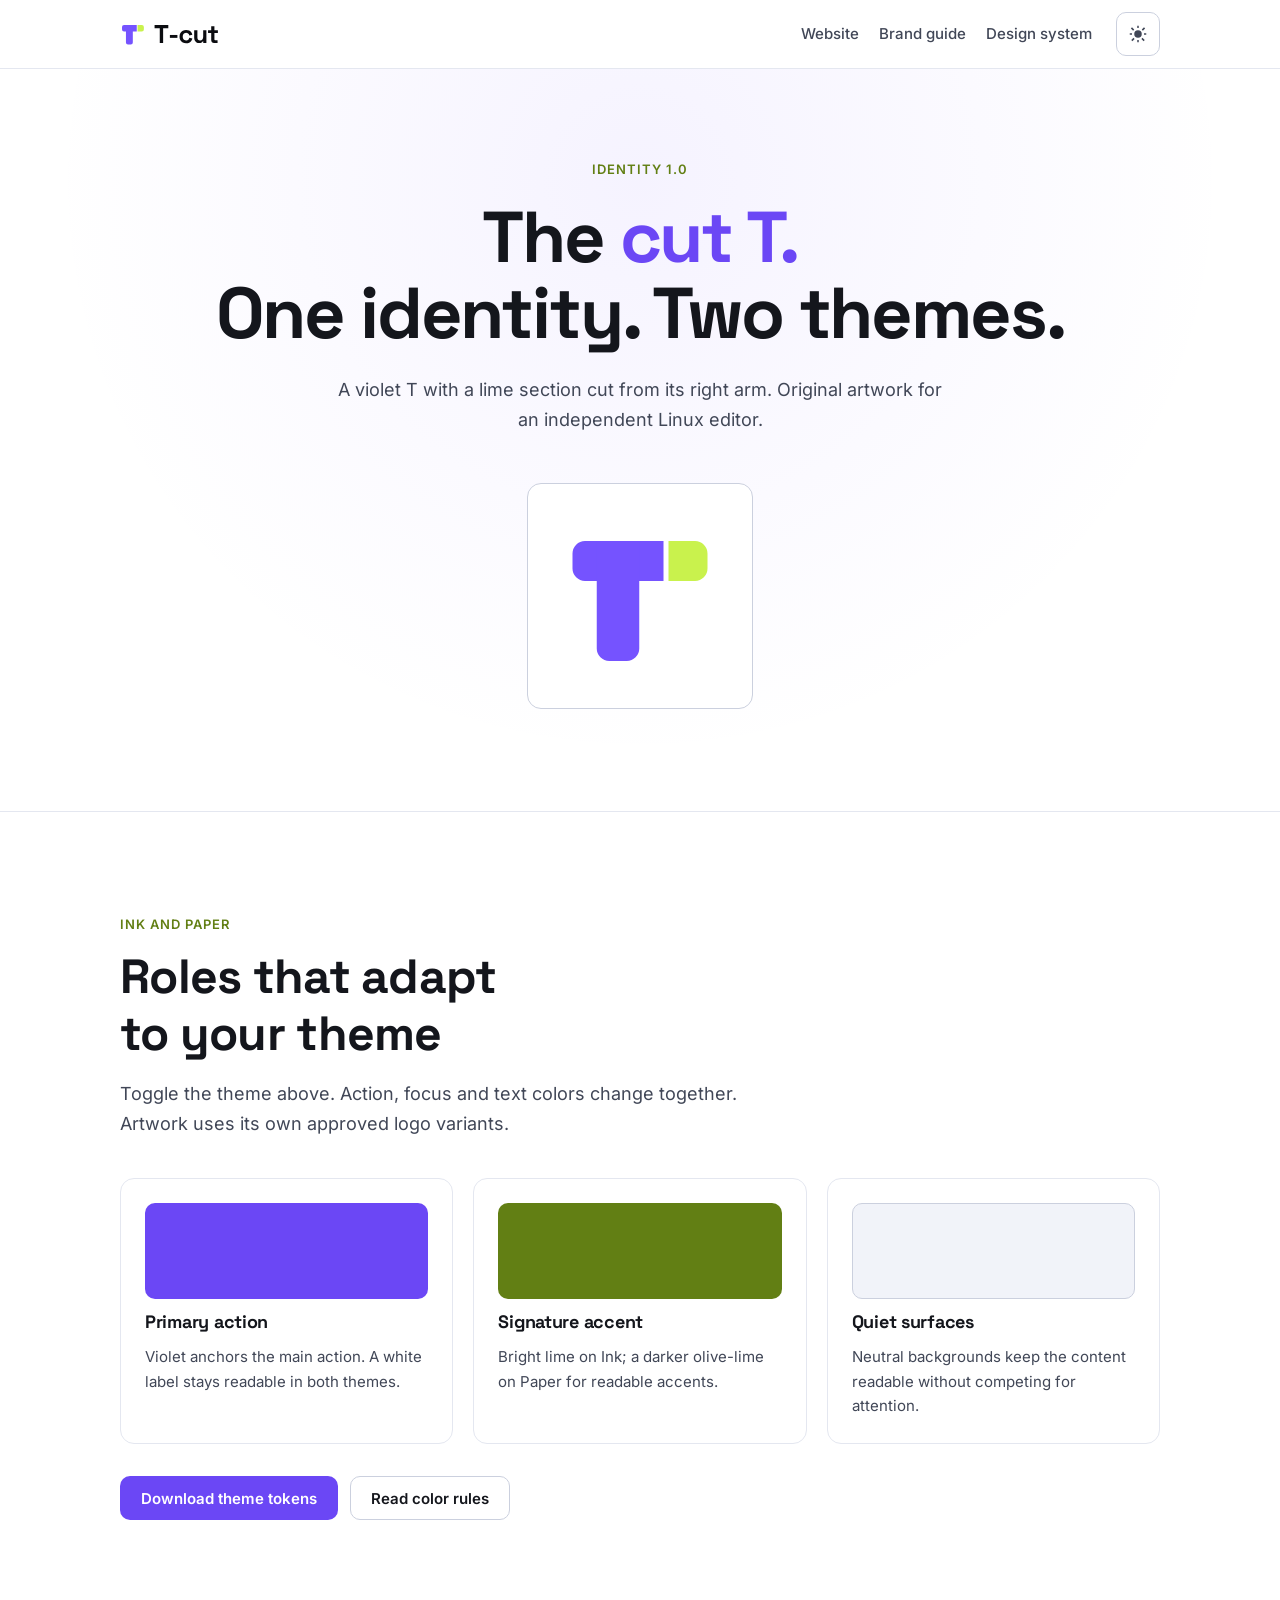
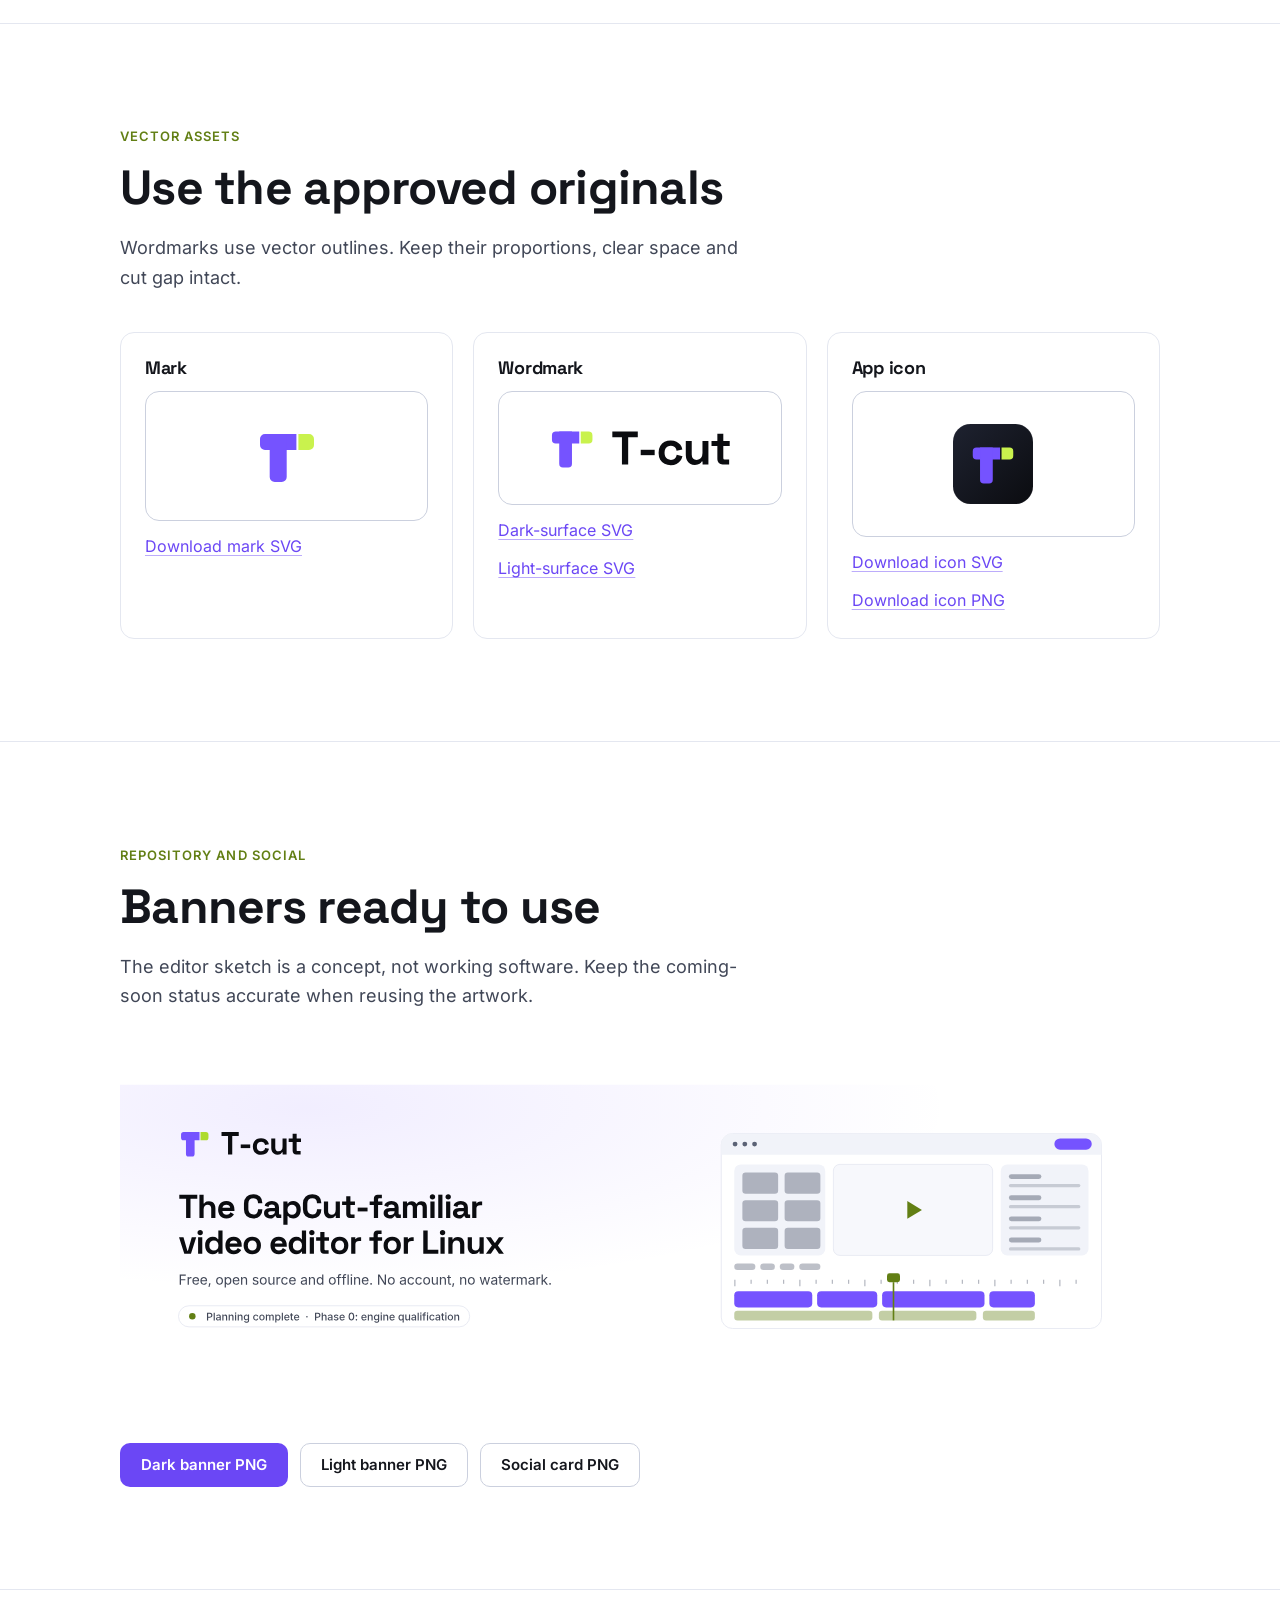
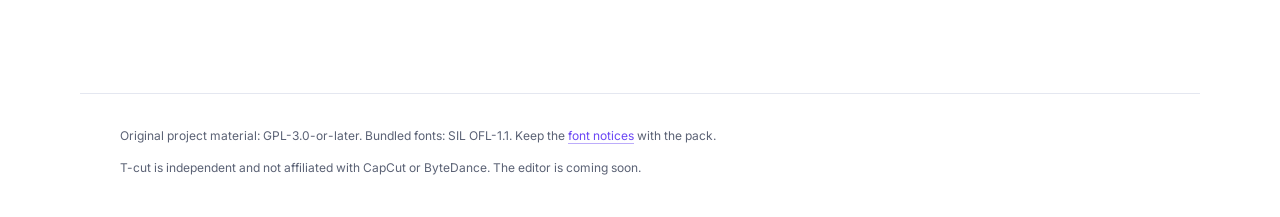
==== docs/brand/index.html @ 7423691a "feat: add T-cut brand system and coming-soon website" ====
<!doctype html>
<html lang="en" data-theme="dark">
<head>
<meta charset="utf-8">
<meta name="viewport" content="width=device-width, initial-scale=1">
<title>T-cut brand kit | Logos, themes and design system</title>
<meta name="description" content="The original T-cut identity: the cut T, violet and lime, Ink and Paper themes, banners, icons and reusable design tokens.">
<meta name="theme-color" content="#0b0c10">
<meta name="color-scheme" content="dark light">
<link rel="canonical" href="https://twarga.github.io/T-cut/brand/">
<link rel="icon" href="../assets/brand/favicon.svg" type="image/svg+xml">
<link rel="stylesheet" href="../assets/tokens.css">
<link rel="stylesheet" href="../assets/site.css">
<script>
(function () { try {
  var t = localStorage.getItem("tcut-theme");
  if (t !== "light" && t !== "dark") t = matchMedia("(prefers-color-scheme: light)").matches ? "light" : "dark";
  document.documentElement.setAttribute("data-theme", t);
} catch (e) {} })();
</script>
</head>
<body>
<a class="skip-link" href="#main">Skip to content</a>
<header class="site-header">
  <div class="container site-header-inner">
    <a class="brand-link" href="../" aria-label="T-cut home">
      <img class="brand-logo-dark" src="../assets/brand/logo-lockup-dark.svg" width="122" height="32" alt="T-cut">
      <img class="brand-logo-light" src="../assets/brand/logo-lockup-light.svg" width="122" height="32" alt="T-cut">
    </a>
    <nav class="site-nav" aria-label="Brand navigation"><ul>
      <li><a href="../">Website</a></li>
      <li><a href="https://github.com/Twarga/T-cut/blob/main/docs/brand/brand-guidelines.md">Brand guide</a></li>
      <li><a href="https://github.com/Twarga/T-cut/blob/main/docs/brand/design-system.md">Design system</a></li>
    </ul></nav>
    <div class="header-actions">
      <button type="button" class="theme-toggle" data-theme-toggle hidden aria-label="Switch to light theme" aria-pressed="false">
        <svg class="icon icon-moon" viewBox="0 0 24 24" aria-hidden="true"><path d="M12.7 2a9.1 9.1 0 1 0 9.3 11.9A7.6 7.6 0 0 1 12.7 2Z"/></svg>
        <svg class="icon icon-sun" viewBox="0 0 24 24" aria-hidden="true"><circle cx="12" cy="12" r="5"/><path d="M11 1h2v3h-2zM11 20h2v3h-2zM1 11h3v2H1zM20 11h3v2h-3zM4 3l3 3-1.5 1.5-3-3zM18 17l3 3-1.5 1.5-3-3zM3 20l3-3 1.5 1.5-3 3zM17 6l3-3 1.5 1.5-3 3z"/></svg>
      </button>
    </div>
  </div>
</header>
<main id="main" tabindex="-1">
  <section class="hero">
    <div class="container hero-inner">
      <div class="hero-copy">
        <span class="eyebrow">Identity 1.0</span>
        <h1>The <span class="hero-emphasis">cut T.</span><br>One identity. Two themes.</h1>
        <p class="hero-lede">A violet T with a lime section cut from its right arm. Original artwork for an independent Linux editor.</p>
      </div>
      <div class="brand-example"><img src="../assets/brand/logo-mark.svg" width="160" height="160" alt="T-cut’s original mark: a violet T with a lime section separated from its right arm."></div>
    </div>
  </section>
  <section class="section">
    <div class="container">
      <div class="section-head"><span class="eyebrow">Ink and Paper</span><h2>Roles that adapt to your theme</h2><p>Toggle the theme above. Action, focus and text colors change together. Artwork uses its own approved logo variants.</p></div>
      <ul class="card-grid">
        <li class="feature-card"><div class="brand-swatch brand-swatch-primary" aria-hidden="true"></div><h3>Primary action</h3><p>Violet anchors the main action. A white label stays readable in both themes.</p></li>
        <li class="feature-card"><div class="brand-swatch brand-swatch-signature" aria-hidden="true"></div><h3>Signature accent</h3><p>Bright lime on Ink; a darker olive-lime on Paper for readable accents.</p></li>
        <li class="feature-card"><div class="brand-swatch brand-swatch-surface" aria-hidden="true"></div><h3>Quiet surfaces</h3><p>Neutral backgrounds keep the content readable without competing for attention.</p></li>
      </ul>
      <div class="cluster brand-downloads"><a class="btn btn-primary" href="../assets/tokens.css" download>Download theme tokens</a><a class="btn btn-secondary" href="https://github.com/Twarga/T-cut/blob/main/docs/brand/brand-guidelines.md">Read color rules</a></div>
    </div>
  </section>
  <section class="section">
    <div class="container">
      <div class="section-head"><span class="eyebrow">Vector assets</span><h2>Use the approved originals</h2><p>Wordmarks use vector outlines. Keep their proportions, clear space and cut gap intact.</p></div>
      <ul class="card-grid">
        <li class="feature-card"><h3>Mark</h3><div class="brand-example"><img src="../assets/brand/logo-mark.svg" width="64" height="64" alt="T-cut mark"></div><a href="../assets/brand/logo-mark.svg" download>Download mark SVG</a></li>
        <li class="feature-card"><h3>Wordmark</h3><div class="brand-example"><img class="brand-logo-dark" src="../assets/brand/logo-lockup-dark.svg" width="184" height="48" alt="T-cut dark-surface wordmark"><img class="brand-logo-light" src="../assets/brand/logo-lockup-light.svg" width="184" height="48" alt="T-cut light-surface wordmark"></div><a href="../assets/brand/logo-lockup-dark.svg" download>Dark-surface SVG</a><a href="../assets/brand/logo-lockup-light.svg" download>Light-surface SVG</a></li>
        <li class="feature-card"><h3>App icon</h3><div class="brand-example"><img src="../assets/brand/icon.svg" width="80" height="80" alt="Rounded dark T-cut icon"></div><a href="../assets/brand/icon.svg" download>Download icon SVG</a><a href="../assets/brand/icon.png" download>Download icon PNG</a></li>
      </ul>
    </div>
  </section>
  <section class="section">
    <div class="container">
      <div class="section-head"><span class="eyebrow">Repository and social</span><h2>Banners ready to use</h2><p>The editor sketch is a concept, not working software. Keep the coming-soon status accurate when reusing the artwork.</p></div>
      <picture><source media="(prefers-color-scheme: light)" srcset="../assets/brand/banner-light.svg"><img src="../assets/brand/banner.svg" alt="T-cut banner with its name, Linux editor goal and planning status." width="1280" height="360"></picture>
      <div class="cluster brand-downloads"><a class="btn btn-primary" href="../assets/brand/banner.png" download>Dark banner PNG</a><a class="btn btn-secondary" href="../assets/brand/banner-light.png" download>Light banner PNG</a><a class="btn btn-secondary" href="../assets/brand/og-image.png" download>Social card PNG</a></div>
    </div>
  </section>
</main>
<footer class="site-footer"><div class="container footer-legal"><p>Original project material: GPL-3.0-or-later. Bundled fonts: SIL OFL-1.1. Keep the <a href="https://github.com/Twarga/T-cut/blob/main/THIRD_PARTY_NOTICES.md">font notices</a> with the pack.</p><p>T-cut is independent and not affiliated with CapCut or ByteDance. The editor is coming soon.</p></div></footer>
<script src="../assets/site.js" defer></script>
</body>
</html>
---- docs/assets/tokens.css ----
/* T-cut design tokens — single source of truth.
 * Layer 1 primitives (raw palette) -> Layer 2 semantic roles -> consumed by components.
 * Never consume a primitive directly in a component; use the semantic role.
 * Default HTML theme is dark; the site respects an OS or explicit theme choice.
 */

/* ---------- Layer 1: primitives ---------- */
:root {
  /* Violet — brand and primary action.
   * Measured against #ffffff labels and the #0b0c10 dark base:
   *   400 #9270ff  text on dark 5.57 OK  | white label 3.51 NOT a button bg
   *   500 #7553ff  white label  4.73 OK  | text on dark 4.13 NOT body text
   *   600 #6b47f5  white label  5.46 OK
   *   700 #5634d6  white label  7.35 OK
   * So: links/body text on dark use 400; filled buttons use 600/500/700. */
  --violet-50:  #f2eeff;
  --violet-100: #e4dcff;
  --violet-200: #c9b8ff;
  --violet-300: #ad94ff;
  --violet-400: #9270ff;
  --violet-500: #7553ff;
  --violet-600: #6b47f5;
  --violet-700: #5634d6;
  --violet-800: #4228a8;
  --violet-900: #2e1c75;

  /* Lime — the signature "cut" accent: playhead, focus, markers */
  --lime-200: #eefdc4;
  --lime-300: #e2fb97;
  --lime-400: #d4f86b;
  --lime-500: #c9f24d;
  --lime-600: #aedb2e;
  --lime-700: #8cb31f;
  --lime-800: #627f14; /* light-theme accent: 4.60 on white */

  /* Ink — cool neutral ramp */
  --ink-0:   #ffffff;
  --ink-25:  #f7f8fc;
  --ink-50:  #f1f3f9;
  --ink-100: #e4e7f0;
  --ink-200: #cbd0de;
  --ink-300: #a7aec2;
  --ink-400: #7d8599;
  --ink-500: #5b6275;
  --ink-600: #414757;
  --ink-700: #2e333f;
  --ink-750: #232733;
  --ink-800: #1c1f27;
  --ink-900: #14161c;
  --ink-950: #0b0c10;
  --ink-980: #07080b;

  /* Status hues — deliberately distinct in hue from brand violet and lime */
  --blue-400:  #4da3ff;
  --blue-600:  #1d6fd4;
  --green-400: #34d399;
  --green-600: #0d855b; /* 4.64 on white */
  --amber-400: #fbbf24;
  --amber-600: #9a6d00; /* 4.60 on white */
  --red-400:   #ff5d5d;
  --red-600:   #d32b2b;
}

/* ---------- Layer 2: semantic roles (dark, default) ---------- */
:root {
  color-scheme: dark;

  --surface-sunken:  var(--ink-980);
  --surface-base:    var(--ink-950);
  --surface-raised:  var(--ink-900);
  --surface-overlay: var(--ink-800);
  --surface-inset:   #10121a;

  --border-subtle:  var(--ink-750);
  --border-default: var(--ink-700);
  --border-strong:  var(--ink-600);

  --text-primary:   var(--ink-50);
  --text-secondary: var(--ink-300);
  --text-muted:     var(--ink-400);
  --text-inverse:   var(--ink-950);
  --text-on-accent: #ffffff;
  --text-link: var(--violet-400);
  --text-link-hover: var(--violet-300);
  --selection-bg: color-mix(in srgb, var(--violet-500) 45%, transparent);
  --hero-wash: color-mix(in srgb, var(--violet-500) 12%, transparent);

  /* Filled button: base 600, hover lightens to 500, press darkens to 700.
   * All three keep a white label above 4.5. 400 is deliberately not used here. */
  --action-primary-bg:       var(--violet-600);
  --action-primary-bg-hover: var(--violet-500);
  --action-primary-bg-press: var(--violet-700);
  --action-primary-fg:       var(--text-on-accent);

  --action-secondary-bg:       transparent;
  --action-secondary-bg-hover: var(--surface-overlay);
  --action-secondary-fg:       var(--text-primary);
  --action-secondary-border:   var(--border-strong);

  --accent-signature: var(--lime-500);
  --accent-signature-dim: var(--lime-700);
  --focus-ring: var(--lime-500);

  --status-info-fg:    var(--blue-400);
  --status-success-fg: var(--green-400);
  --status-warning-fg: var(--amber-400);
  --status-error-fg:   var(--red-400);
  --status-info-bg:    color-mix(in srgb, var(--blue-400) 12%, transparent);
  --status-success-bg: color-mix(in srgb, var(--green-400) 12%, transparent);
  --status-warning-bg: color-mix(in srgb, var(--amber-400) 12%, transparent);
  --status-error-bg:   color-mix(in srgb, var(--red-400) 12%, transparent);

  --shadow-sm: 0 1px 2px rgb(0 0 0 / 0.5);
  --shadow-md: 0 4px 16px -2px rgb(0 0 0 / 0.55);
  --shadow-lg: 0 24px 64px -16px rgb(0 0 0 / 0.7);
  --glow-brand: 0 0 0 1px color-mix(in srgb, var(--violet-500) 40%, transparent),
                0 12px 48px -12px color-mix(in srgb, var(--violet-500) 45%, transparent);
}

/* ---------- Layer 2b: light theme ---------- */
[data-theme="light"] {
  color-scheme: light;

  --surface-sunken:  var(--ink-50);
  --surface-base:    var(--ink-0);
  --surface-raised:  var(--ink-0);
  --surface-overlay: var(--ink-25);
  --surface-inset:   var(--ink-50);

  --border-subtle:  var(--ink-100);
  --border-default: var(--ink-200);
  --border-strong:  var(--ink-300);

  --text-primary:   var(--ink-900);
  --text-secondary: var(--ink-600);
  --text-muted:     var(--ink-500);
  --text-inverse:   var(--ink-0);
  --text-link: var(--violet-600);
  --text-link-hover: var(--violet-700);
  --selection-bg: var(--violet-100);
  --hero-wash: color-mix(in srgb, var(--violet-500) 7%, transparent);

  --action-primary-bg:       var(--violet-600);
  --action-primary-bg-hover: var(--violet-700);
  --action-primary-bg-press: var(--violet-800);

  --action-secondary-bg-hover: var(--ink-50);
  --action-secondary-border:   var(--ink-200);

  /* Lime at 500 fails contrast on white; step down for light surfaces. */
  --accent-signature: var(--lime-800);
  --accent-signature-dim: var(--lime-700);
  --focus-ring: var(--violet-600);

  /* Extra foreground depth preserves contrast over tinted status backgrounds. */
  --status-info-fg:    color-mix(in srgb, var(--blue-600) 85%, var(--ink-950));
  --status-success-fg: color-mix(in srgb, var(--green-600) 85%, var(--ink-950));
  --status-warning-fg: color-mix(in srgb, var(--amber-600) 85%, var(--ink-950));
  --status-error-fg:   color-mix(in srgb, var(--red-600) 85%, var(--ink-950));

  --shadow-sm: 0 1px 2px rgb(16 18 26 / 0.06);
  --shadow-md: 0 6px 20px -4px rgb(16 18 26 / 0.1);
  --shadow-lg: 0 28px 64px -20px rgb(16 18 26 / 0.18);
  --glow-brand: 0 0 0 1px color-mix(in srgb, var(--violet-600) 24%, transparent),
                0 16px 48px -16px color-mix(in srgb, var(--violet-600) 28%, transparent);
}

/* ---------- Typography ---------- */
:root {
  --font-display: "Space Grotesk", "Cantarell", ui-sans-serif, system-ui, sans-serif;
  --font-body: "Inter", "Noto Sans", ui-sans-serif, system-ui, sans-serif;
  --font-mono: ui-monospace, "JetBrains Mono", "DejaVu Sans Mono", monospace;

  /* Fluid scale. Display sizes stay readable at 320px and do not overshoot at 1440px. */
  --text-display-1: clamp(2.5rem, 1.6rem + 4.2vw, 4.5rem);
  --text-display-2: clamp(2rem, 1.5rem + 2.4vw, 3rem);
  --text-h1: clamp(1.75rem, 1.4rem + 1.6vw, 2.5rem);
  --text-h2: clamp(1.375rem, 1.2rem + 0.9vw, 1.75rem);
  --text-h3: 1.125rem;
  --text-body-lg: 1.125rem;
  --text-body: 1rem;
  --text-body-sm: 0.9375rem;
  --text-label: 0.8125rem;
  --text-micro: 0.75rem;

  --leading-tight: 1.05;
  --leading-snug: 1.2;
  --leading-normal: 1.5;
  --leading-relaxed: 1.65;

  --tracking-tight: -0.03em;
  --tracking-snug: -0.015em;
  --tracking-normal: 0;
  --tracking-wide: 0.08em;

  --weight-regular: 400;
  --weight-medium: 500;
  --weight-semibold: 600;
  --weight-bold: 700;
}

/* ---------- Space, shape, motion, layout ---------- */
:root {
  --space-1: 0.25rem;
  --space-2: 0.5rem;
  --space-3: 0.75rem;
  --space-4: 1rem;
  --space-5: 1.25rem;
  --space-6: 1.5rem;
  --space-8: 2rem;
  --space-10: 2.5rem;
  --space-12: 3rem;
  --space-16: 4rem;
  --space-20: 5rem;
  --space-24: 6rem;
  --space-32: 8rem;

  --section-y: clamp(4rem, 8vw, 7.5rem);

  --radius-sm: 6px;
  --radius-md: 10px;
  --radius-lg: 14px;
  --radius-xl: 20px;
  --radius-2xl: 28px;
  --radius-full: 999px;

  --border-width: 1px;
  --focus-width: 2px;
  --focus-offset: 2px;

  --duration-fast: 120ms;
  --duration-base: 200ms;
  --duration-slow: 320ms;
  --ease-out: cubic-bezier(0.2, 0.8, 0.2, 1);
  --ease-in-out: cubic-bezier(0.4, 0, 0.2, 1);

  --container-max: 1120px;
  --container-narrow: 720px;
  --container-gutter: clamp(1rem, 4vw, 2.5rem);

  --tap-min: 44px;

  --layer-base: 0;
  --layer-raised: 10;
  --layer-sticky: 100;
  --layer-overlay: 1000;
}

@media (prefers-reduced-motion: reduce) {
  :root {
    --duration-fast: 1ms;
    --duration-base: 1ms;
    --duration-slow: 1ms;
  }
}
---- docs/assets/site.css ----
/* T-cut site styles. Consumes semantic tokens from tokens.css only.
 * Layers: fonts -> reset/base -> layout primitives -> components (named by purpose).
 * Single-class selectors, no !important, no deep descendant chains.
 */

/* ---------- Self-hosted fonts (no CDN, no tracking) ---------- */
@font-face {
  font-family: "Inter";
  src: url("fonts/inter-latin.woff2") format("woff2");
  font-weight: 400 700;
  font-style: normal;
  font-display: swap;
  unicode-range: U+0000-00FF, U+0131, U+0152-0153, U+02BB-02BC, U+02C6, U+02DA,
    U+02DC, U+0304, U+0308, U+0329, U+2000-206F, U+20AC, U+2122, U+2191, U+2193,
    U+2212, U+2215, U+FEFF, U+FFFD;
}
@font-face {
  font-family: "Space Grotesk";
  src: url("fonts/space-grotesk-latin.woff2") format("woff2");
  font-weight: 300 700;
  font-style: normal;
  font-display: swap;
  unicode-range: U+0000-00FF, U+0131, U+0152-0153, U+02BB-02BC, U+02C6, U+02DA,
    U+02DC, U+0304, U+0308, U+0329, U+2000-206F, U+20AC, U+2122, U+2191, U+2193,
    U+2212, U+2215, U+FEFF, U+FFFD;
}

/* ---------- Reset and base ---------- */
*,
*::before,
*::after { box-sizing: border-box; }

html {
  -webkit-text-size-adjust: 100%;
  scroll-behavior: smooth;
}

@media (prefers-reduced-motion: reduce) {
  html { scroll-behavior: auto; }
}

body {
  margin: 0;
  background: var(--surface-base);
  color: var(--text-primary);
  font-family: var(--font-body);
  font-size: var(--text-body);
  line-height: var(--leading-relaxed);
  -webkit-font-smoothing: antialiased;
  text-rendering: optimizeLegibility;
}

section[id], main[id], .phase-panel { scroll-margin-top: 9rem; }

h1, h2, h3, h4 {
  font-family: var(--font-display);
  font-weight: var(--weight-bold);
  margin: 0;
  color: var(--text-primary);
  text-wrap: balance;
}

h1 { font-size: var(--text-display-1); line-height: var(--leading-tight); letter-spacing: var(--tracking-tight); }
h2 { font-size: var(--text-display-2); line-height: var(--leading-snug); letter-spacing: var(--tracking-snug); }
h3 { font-size: var(--text-h2); line-height: var(--leading-snug); letter-spacing: var(--tracking-snug); }
h4 { font-size: var(--text-h3); line-height: var(--leading-snug); }

p { margin: 0; }

a {
  color: var(--text-link);
  text-decoration-color: color-mix(in srgb, var(--text-link) 45%, transparent);
  text-underline-offset: 3px;
  transition: color var(--duration-fast) var(--ease-out);
}
a:hover { color: var(--text-link-hover); text-decoration-color: currentColor; }


img, svg { display: block; max-width: 100%; }

/* Must outrank the `svg { display: block }` rule above, or a hidden SVG
 * sprite sheet still takes up layout space. */
:root [hidden] { display: none; }

ul, ol { margin: 0; padding: 0; }

:focus-visible {
  outline: var(--focus-width) solid var(--focus-ring);
  outline-offset: var(--focus-offset);
  border-radius: var(--radius-sm);
}

::selection {
  background: var(--selection-bg);
  color: var(--text-primary);
}

/* ---------- Layout primitives ---------- */
.container {
  width: 100%;
  max-width: var(--container-max);
  margin-inline: auto;
  padding-inline: var(--container-gutter);
}

.container-narrow { max-width: var(--container-narrow); }

.stack > * + * { margin-top: var(--space-4); }
.stack-lg > * + * { margin-top: var(--space-6); }

.cluster {
  display: flex;
  flex-wrap: wrap;
  align-items: center;
  gap: var(--space-3);
}

.section {
  padding-block: var(--section-y);
  border-top: var(--border-width) solid var(--border-subtle);
}

.section-head {
  max-width: 62ch;
  margin-bottom: var(--space-10);
}

.section-head p {
  margin-top: var(--space-4);
  color: var(--text-secondary);
  font-size: var(--text-body-lg);
}

.eyebrow {
  display: block;
  font-family: var(--font-body);
  font-size: var(--text-label);
  font-weight: var(--weight-semibold);
  letter-spacing: var(--tracking-wide);
  text-transform: uppercase;
  color: var(--accent-signature);
  margin-bottom: var(--space-3);
}

.lede { color: var(--text-secondary); font-size: var(--text-body-lg); }

.visually-hidden {
  position: absolute;
  width: 1px; height: 1px;
  padding: 0; margin: -1px;
  overflow: hidden;
  clip-path: inset(50%);
  white-space: nowrap;
}

/* The brand "slice": a flat-edged lime rule echoing the logo's cut. */
.slice {
  width: 44px;
  height: 4px;
  border-radius: 0 var(--radius-sm) var(--radius-sm) 0;
  background: var(--accent-signature);
  border-left: 10px solid var(--action-primary-bg);
}

/* ---------- Skip link ---------- */
.skip-link {
  position: absolute;
  left: var(--space-4);
  top: calc(-1 * var(--space-16));
  z-index: var(--layer-overlay);
  padding: var(--space-3) var(--space-4);
  background: var(--action-primary-bg);
  color: var(--action-primary-fg);
  border-radius: var(--radius-md);
  font-weight: var(--weight-semibold);
  text-decoration: none;
  transition: top var(--duration-base) var(--ease-out);
}
.skip-link:focus { top: var(--space-4); color: var(--action-primary-fg); }

/* ---------- Buttons ---------- */
.btn {
  display: inline-flex;
  align-items: center;
  justify-content: center;
  gap: var(--space-2);
  min-height: var(--tap-min);
  padding: var(--space-3) var(--space-5);
  border: var(--border-width) solid transparent;
  border-radius: var(--radius-md);
  font-family: var(--font-body);
  font-size: var(--text-body-sm);
  font-weight: var(--weight-semibold);
  line-height: 1;
  text-decoration: none;
  cursor: pointer;
  transition: background-color var(--duration-fast) var(--ease-out),
              border-color var(--duration-fast) var(--ease-out),
              color var(--duration-fast) var(--ease-out);
}

.btn-primary {
  background: var(--action-primary-bg);
  color: var(--action-primary-fg);
}
.btn-primary:hover { background: var(--action-primary-bg-hover); color: var(--action-primary-fg); }
.btn-primary:active { background: var(--action-primary-bg-press); }

.btn-secondary {
  background: var(--action-secondary-bg);
  color: var(--action-secondary-fg);
  border-color: var(--action-secondary-border);
}
.btn-secondary:hover {
  background: var(--action-secondary-bg-hover);
  color: var(--action-secondary-fg);
  border-color: var(--border-strong);
}

.btn-sm { min-height: var(--tap-min); padding: var(--space-2) var(--space-4); font-size: var(--text-label); }

.icon { width: 1em; height: 1em; flex: none; fill: currentColor; }

/* ---------- Header ---------- */
.site-header {
  position: sticky;
  top: 0;
  z-index: var(--layer-sticky);
  background: color-mix(in srgb, var(--surface-base) 88%, transparent);
  backdrop-filter: blur(12px);
  border-bottom: var(--border-width) solid var(--border-subtle);
}

.site-header-inner {
  display: flex;
  align-items: center;
  gap: var(--space-6);
  min-height: 64px;
  padding-block: var(--space-3);
  flex-wrap: wrap;
}

.brand-link { display: inline-flex; align-items: center; flex: none; min-height: var(--tap-min); }
.brand-link img { height: 26px; width: auto; }
.brand-logo-light { display: none; }
[data-theme="light"] .brand-logo-dark { display: none; }
[data-theme="light"] .brand-logo-light { display: block; }

.site-nav { margin-inline-start: auto; }
.site-nav ul { display: flex; flex-wrap: wrap; gap: var(--space-5); list-style: none; }
.site-nav a {
  display: inline-flex;
  align-items: center;
  min-height: var(--tap-min);
  color: var(--text-secondary);
  font-size: var(--text-body-sm);
  font-weight: var(--weight-medium);
  text-decoration: none;
}
.site-nav a:hover { color: var(--text-primary); }

.header-actions { display: flex; align-items: center; gap: var(--space-2); flex: none; }

@media (max-width: 59.99rem) {
  .site-header-inner { gap: var(--space-2); }
  .site-nav { order: 3; width: 100%; margin-inline-start: 0; }
  .site-nav ul { gap: var(--space-1) var(--space-4); }
  .header-actions { margin-inline-start: auto; }
}

@media (max-width: 35rem) {
  .site-header { position: relative; }
}

.theme-toggle {
  display: inline-flex;
  align-items: center;
  justify-content: center;
  width: var(--tap-min);
  height: var(--tap-min);
  background: transparent;
  color: var(--text-secondary);
  border: var(--border-width) solid var(--border-default);
  border-radius: var(--radius-md);
  cursor: pointer;
}
.theme-toggle:hover { color: var(--text-primary); border-color: var(--border-strong); }
.theme-toggle .icon { width: 18px; height: 18px; }
.theme-toggle .icon-sun { display: none; }
[data-theme="light"] .theme-toggle .icon-sun { display: block; }
[data-theme="light"] .theme-toggle .icon-moon { display: none; }

/* ---------- Hero ---------- */
.hero {
  padding-block: clamp(3.5rem, 7vw, 6.5rem) var(--section-y);
  background: radial-gradient(ellipse at 50% 15%, var(--hero-wash), transparent 65%);
}

.hero-inner {
  display: grid;
  gap: var(--space-12);
  justify-items: center;
}

.hero-copy { max-width: 960px; text-align: center; }
.hero h1 { margin-block: var(--space-5) var(--space-6); }
.hero-emphasis { color: var(--text-link); }
.hero-lede { color: var(--text-secondary); font-size: var(--text-body-lg); max-width: 56ch; margin-inline: auto; }
.hero-actions { margin-top: var(--space-8); justify-content: center; }

.chip {
  display: inline-flex;
  align-items: center;
  gap: var(--space-2);
  padding: var(--space-2) var(--space-4);
  border: var(--border-width) solid var(--border-default);
  border-radius: var(--radius-full);
  font-size: var(--text-label);
  font-weight: var(--weight-medium);
  color: var(--text-secondary);
}

.chip-dot {
  width: 8px; height: 8px;
  border-radius: var(--radius-full);
  background: var(--accent-signature);
  flex: none;
}

.trust-row {
  margin-top: var(--space-8);
  gap: var(--space-2) var(--space-5);
  list-style: none;
  font-size: var(--text-body-sm);
  color: var(--text-muted);
  justify-content: center;
}
.trust-row li { display: flex; align-items: center; gap: var(--space-2); }
.trust-row .icon { width: 15px; height: 15px; color: var(--accent-signature); }

.hero-figure {
  margin: 0;
  width: min(100%, var(--container-narrow));
  border: var(--border-width) solid var(--border-subtle);
  border-radius: var(--radius-xl);
  background: var(--surface-raised);
  padding: var(--space-3);
  box-shadow: var(--shadow-lg);
}
.hero-figure img { border-radius: var(--radius-lg); width: 100%; }
.hero-figure figcaption {
  padding: var(--space-3) var(--space-2) var(--space-1);
  font-size: var(--text-micro);
  color: var(--text-muted);
  text-align: center;
}

/* ---------- Status callout ---------- */
.status-callout {
  display: grid;
  gap: var(--space-5);
  padding: clamp(var(--space-6), 3vw, var(--space-10));
  background: var(--status-warning-bg);
  border: var(--border-width) solid color-mix(in srgb, var(--status-warning-fg) 35%, transparent);
  border-radius: var(--radius-lg);
}

@media (min-width: 48rem) {
  .status-callout { grid-template-columns: auto minmax(0, 1fr); align-items: start; }
}

.status-callout .icon { width: 28px; height: 28px; color: var(--status-warning-fg); }
.status-callout h2 { font-size: var(--text-h2); }
.status-callout p { margin-top: var(--space-3); color: var(--text-secondary); }
.status-callout strong { color: var(--text-primary); }

/* ---------- Feature cards ---------- */
.card-grid {
  display: grid;
  gap: var(--space-5);
  grid-template-columns: repeat(auto-fit, minmax(min(100%, 16rem), 1fr));
  list-style: none;
}

.feature-card {
  display: flex;
  flex-direction: column;
  gap: var(--space-3);
  padding: var(--space-6);
  background: var(--surface-raised);
  border: var(--border-width) solid var(--border-subtle);
  border-radius: var(--radius-lg);
  transition: border-color var(--duration-base) var(--ease-out);
}
.feature-card:hover { border-color: var(--border-strong); }
.feature-card .slice { margin-bottom: var(--space-2); }
.feature-card h3 { font-size: var(--text-h3); font-family: var(--font-display); }
.feature-card p { color: var(--text-secondary); font-size: var(--text-body-sm); }

/* ---------- Phase tabs ---------- */
.phase-tabs { display: grid; gap: var(--space-8); }
.phase-panels { display: grid; gap: var(--space-10); }

@media (min-width: 56rem) {
  .phase-tabs { grid-template-columns: minmax(0, 15rem) minmax(0, 1fr); gap: var(--space-10); }
}

.phase-tablist {
  display: flex;
  flex-wrap: wrap;
  gap: var(--space-2);
  list-style: none;
}

@media (min-width: 56rem) {
  .phase-tablist { flex-direction: column; flex-wrap: nowrap; }
}

.phase-tab {
  display: flex;
  align-items: center;
  gap: var(--space-3);
  width: 100%;
  min-height: var(--tap-min);
  padding: var(--space-3) var(--space-4);
  background: transparent;
  color: var(--text-secondary);
  border: var(--border-width) solid var(--border-subtle);
  border-radius: var(--radius-md);
  font: inherit;
  font-size: var(--text-body-sm);
  font-weight: var(--weight-medium);
  text-align: start;
  text-decoration: none;
  cursor: pointer;
  transition: color var(--duration-fast) var(--ease-out),
              border-color var(--duration-fast) var(--ease-out),
              background-color var(--duration-fast) var(--ease-out);
}
.phase-tab:hover { color: var(--text-primary); border-color: var(--border-strong); }

.phase-tab[aria-selected="true"] {
  color: var(--text-primary);
  background: var(--surface-raised);
  border-color: var(--border-strong);
  /* Non-color state indicator: the brand slice, so selection is not color-only. */
  box-shadow: inset 3px 0 0 0 var(--accent-signature);
}

.phase-tab-num {
  font-family: var(--font-mono);
  font-size: var(--text-micro);
  color: var(--text-muted);
  flex: none;
}
.phase-tab[aria-selected="true"] .phase-tab-num { color: var(--accent-signature); }

.phase-panel { display: grid; gap: var(--space-5); }
.phase-panel[hidden] { display: none; }

.phase-meta { gap: var(--space-3); }

.badge {
  display: inline-flex;
  align-items: center;
  padding: var(--space-1) var(--space-3);
  border-radius: var(--radius-full);
  font-family: var(--font-mono);
  font-size: var(--text-micro);
  background: var(--surface-overlay);
  color: var(--text-secondary);
  border: var(--border-width) solid var(--border-subtle);
}
.badge-release { color: var(--text-primary); border-color: color-mix(in srgb, var(--accent-signature) 40%, transparent); }

.phase-list { list-style: none; display: grid; gap: var(--space-3); }
.phase-list li {
  display: grid;
  grid-template-columns: auto minmax(0, 1fr);
  gap: var(--space-3);
  color: var(--text-secondary);
  font-size: var(--text-body-sm);
}
.phase-list .icon { width: 16px; height: 16px; margin-top: 0.3em; color: var(--accent-signature); }

.note {
  padding: var(--space-4) var(--space-5);
  background: var(--surface-inset);
  border-inline-start: 3px solid var(--status-warning-fg);
  border-radius: var(--radius-sm);
  color: var(--text-secondary);
  font-size: var(--text-body-sm);
}
.note strong { color: var(--text-primary); }

/* ---------- Stack table ---------- */
.table-wrap { overflow-x: auto; border: var(--border-width) solid var(--border-subtle); border-radius: var(--radius-lg); }

table { width: 100%; border-collapse: collapse; font-size: var(--text-body-sm); }

caption {
  padding: var(--space-4) var(--space-5);
  text-align: start;
  color: var(--text-muted);
  font-size: var(--text-label);
  border-bottom: var(--border-width) solid var(--border-subtle);
}

th, td { padding: var(--space-4) var(--space-5); text-align: start; vertical-align: top; }

thead th {
  background: var(--surface-overlay);
  color: var(--text-primary);
  font-size: var(--text-label);
  font-weight: var(--weight-semibold);
  letter-spacing: var(--tracking-wide);
  text-transform: uppercase;
}

tbody tr + tr th, tbody tr + tr td { border-top: var(--border-width) solid var(--border-subtle); }
tbody th { font-weight: var(--weight-semibold); color: var(--text-primary); white-space: nowrap; }
tbody td { color: var(--text-secondary); }

.tag {
  display: inline-block;
  padding: 2px var(--space-2);
  border-radius: var(--radius-sm);
  font-size: var(--text-micro);
  font-weight: var(--weight-semibold);
}
.tag-gate { background: var(--status-warning-bg); color: var(--status-warning-fg); }
.tag-set { background: var(--status-success-bg); color: var(--status-success-fg); }

.rejected { list-style: none; display: grid; gap: var(--space-3); margin-top: var(--space-8); }
.rejected li {
  display: grid;
  grid-template-columns: auto minmax(0, 1fr);
  gap: var(--space-3);
  font-size: var(--text-body-sm);
  color: var(--text-secondary);
}
.rejected .icon { width: 16px; height: 16px; margin-top: 0.3em; color: var(--status-error-fg); }
.rejected strong { color: var(--text-primary); }

/* ---------- Evidence / honesty ---------- */
.evidence-grid {
  display: grid;
  gap: var(--space-4);
  grid-template-columns: repeat(auto-fit, minmax(min(100%, 11rem), 1fr));
  list-style: none;
}

.evidence-item {
  padding: var(--space-5);
  background: var(--surface-raised);
  border: var(--border-width) solid var(--border-subtle);
  border-radius: var(--radius-md);
}
.evidence-item dt {
  font-family: var(--font-mono);
  font-size: var(--text-label);
  color: var(--accent-signature);
  margin-bottom: var(--space-2);
}
.evidence-item dd { margin: 0; color: var(--text-secondary); font-size: var(--text-body-sm); }

/* ---------- Facts strip ---------- */
.facts {
  display: grid;
  gap: var(--space-6);
  grid-template-columns: repeat(auto-fit, minmax(7rem, 1fr));
  list-style: none;
  padding: clamp(var(--space-6), 3vw, var(--space-10));
  background: var(--surface-raised);
  border: var(--border-width) solid var(--border-subtle);
  border-radius: var(--radius-lg);
}

.facts dt {
  font-family: var(--font-display);
  font-size: var(--text-h1);
  font-weight: var(--weight-bold);
  line-height: 1;
  color: var(--text-primary);
  letter-spacing: var(--tracking-snug);
}
.facts dd { margin: var(--space-2) 0 0; color: var(--text-muted); font-size: var(--text-body-sm); }

/* ---------- Closing CTA ---------- */
.cta {
  display: grid;
  gap: var(--space-6);
  padding: clamp(var(--space-8), 4vw, var(--space-16));
  border: var(--border-width) solid var(--border-default);
  border-radius: var(--radius-xl);
  background: var(--surface-raised);
  box-shadow: var(--glow-brand);
  text-align: center;
  justify-items: center;
}
.cta p { color: var(--text-secondary); max-width: 52ch; }

/* ---------- Footer ---------- */
.site-footer {
  padding-block: var(--section-y) var(--space-10);
  border-top: var(--border-width) solid var(--border-subtle);
  font-size: var(--text-body-sm);
}

.footer-grid {
  display: grid;
  gap: var(--space-8);
  grid-template-columns: repeat(auto-fit, minmax(12rem, 1fr));
  margin-bottom: var(--space-12);
}

.footer-grid h2 {
  font-family: var(--font-body);
  font-size: var(--text-label);
  font-weight: var(--weight-semibold);
  letter-spacing: var(--tracking-wide);
  text-transform: uppercase;
  color: var(--text-muted);
  margin-bottom: var(--space-4);
}
.footer-grid ul { list-style: none; display: grid; gap: var(--space-2); }
.footer-grid a { color: var(--text-secondary); text-decoration: none; }
.footer-grid a:hover { color: var(--text-primary); text-decoration: underline; }

.footer-legal {
  display: grid;
  gap: var(--space-3);
  padding-top: var(--space-8);
  border-top: var(--border-width) solid var(--border-subtle);
  color: var(--text-muted);
  font-size: var(--text-micro);
}
.footer-legal p { max-width: 90ch; }

/* ---------- 404 ---------- */
.notfound {
  display: grid;
  place-content: center;
  justify-items: center;
  gap: var(--space-6);
  min-height: 70vh;
  text-align: center;
}

/* ---------- Brand-kit showcase ---------- */
.brand-swatch { height: 6rem; border-radius: var(--radius-md); }
.brand-swatch-primary { background: var(--action-primary-bg); }
.brand-swatch-signature { background: var(--accent-signature); }
.brand-swatch-surface { background: var(--surface-inset); border: var(--border-width) solid var(--border-default); }
.brand-example { padding: var(--space-8); background: var(--surface-raised); border: var(--border-width) solid var(--border-default); border-radius: var(--radius-lg); }
.brand-example img { margin-inline: auto; }
.brand-downloads { margin-top: var(--space-8); }
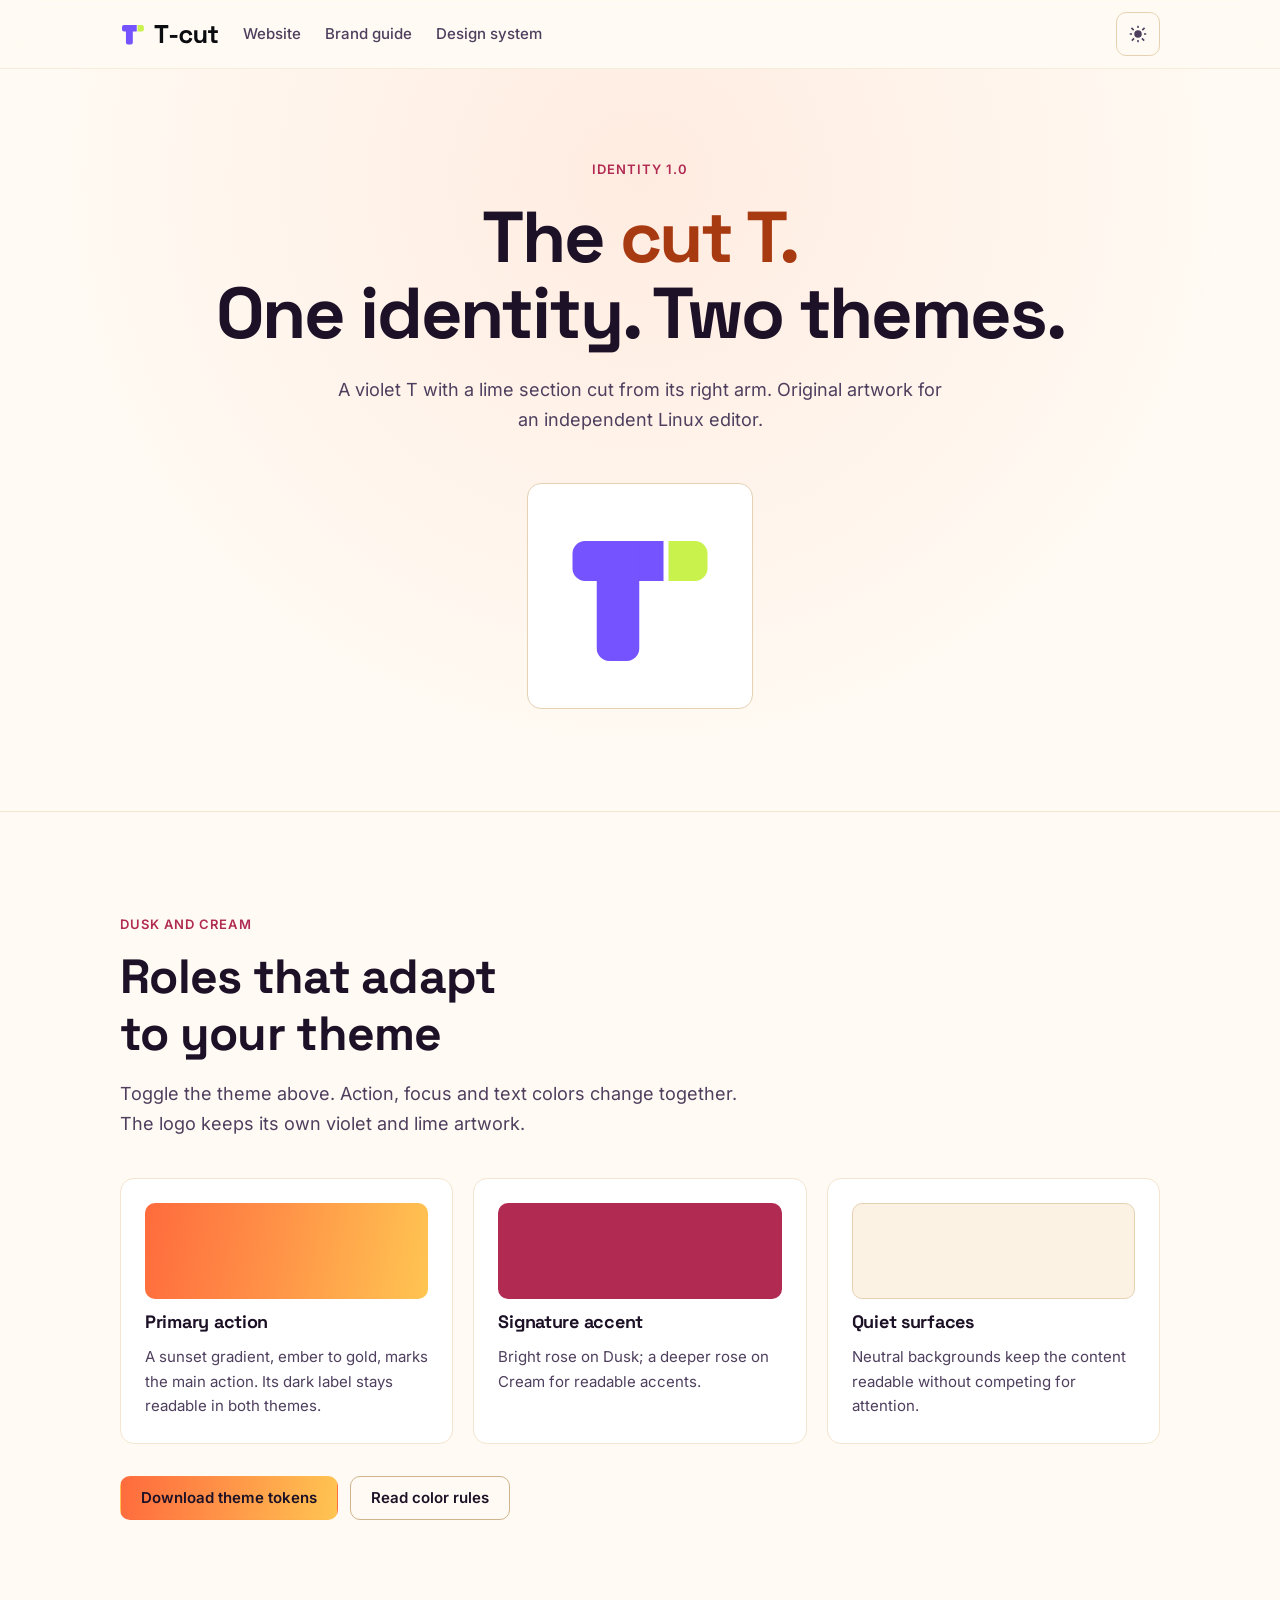
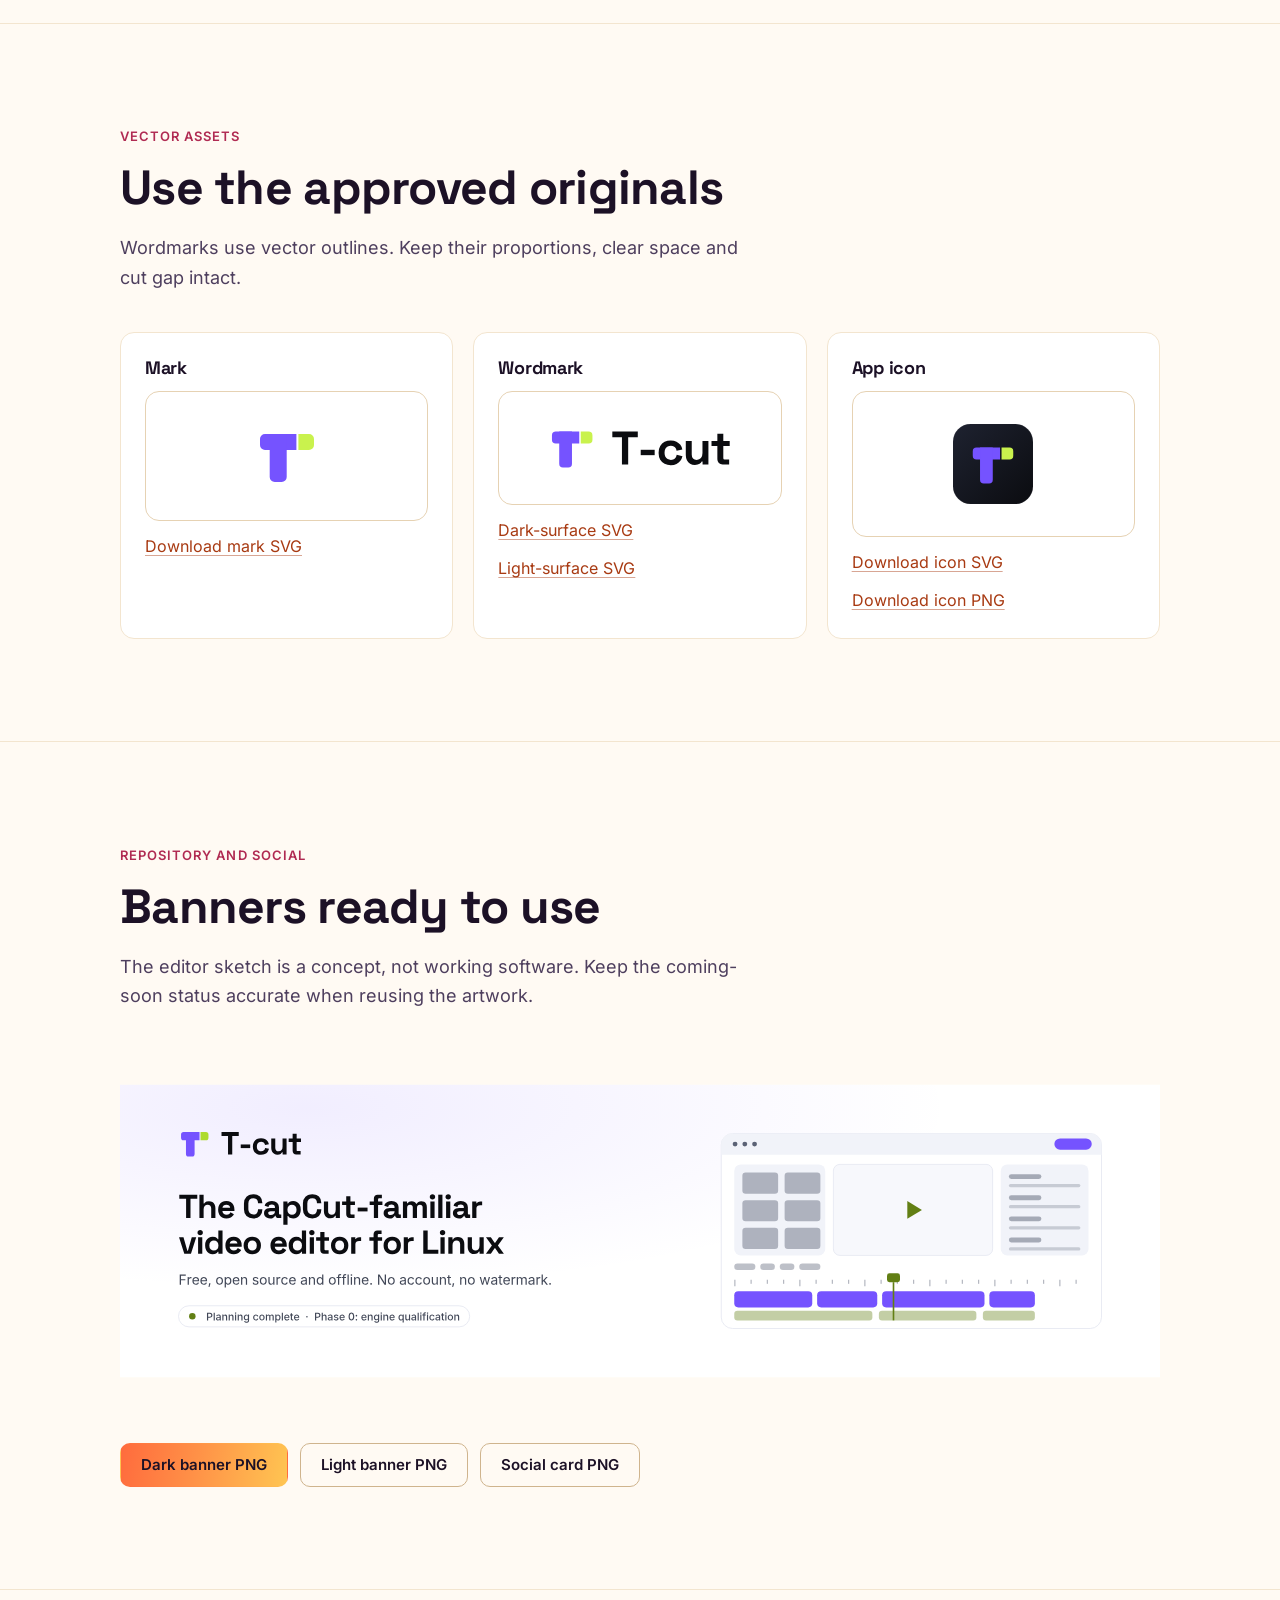
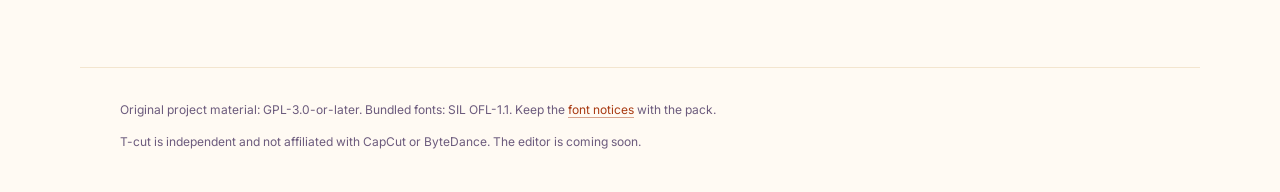
==== commit 525e1f04: "Golden-hour art direction for the website - New palette: Dusk/Cream themes, ember/gold/rose accents," ====
--- a/docs/brand/index.html
+++ b/docs/brand/index.html
@@ -4,8 +4,8 @@
 <meta charset="utf-8">
 <meta name="viewport" content="width=device-width, initial-scale=1">
 <title>T-cut brand kit | Logos, themes and design system</title>
-<meta name="description" content="The original T-cut identity: the cut T, violet and lime, Ink and Paper themes, banners, icons and reusable design tokens.">
-<meta name="theme-color" content="#0b0c10">
+<meta name="description" content="The original T-cut identity: the cut T in violet and lime, the golden-hour website palette with Dusk and Cream themes, banners, icons and reusable design tokens.">
+<meta name="theme-color" content="#0d0816">
 <meta name="color-scheme" content="dark light">
 <link rel="canonical" href="https://twarga.github.io/T-cut/brand/">
 <link rel="icon" href="../assets/brand/favicon.svg" type="image/svg+xml">
@@ -53,10 +53,10 @@
   </section>
   <section class="section">
     <div class="container">
-      <div class="section-head"><span class="eyebrow">Ink and Paper</span><h2>Roles that adapt to your theme</h2><p>Toggle the theme above. Action, focus and text colors change together. Artwork uses its own approved logo variants.</p></div>
+      <div class="section-head"><span class="eyebrow">Dusk and Cream</span><h2>Roles that adapt to your theme</h2><p>Toggle the theme above. Action, focus and text colors change together. The logo keeps its own violet and lime artwork.</p></div>
       <ul class="card-grid">
-        <li class="feature-card"><div class="brand-swatch brand-swatch-primary" aria-hidden="true"></div><h3>Primary action</h3><p>Violet anchors the main action. A white label stays readable in both themes.</p></li>
-        <li class="feature-card"><div class="brand-swatch brand-swatch-signature" aria-hidden="true"></div><h3>Signature accent</h3><p>Bright lime on Ink; a darker olive-lime on Paper for readable accents.</p></li>
+        <li class="feature-card"><div class="brand-swatch brand-swatch-primary" aria-hidden="true"></div><h3>Primary action</h3><p>A sunset gradient, ember to gold, marks the main action. Its dark label stays readable in both themes.</p></li>
+        <li class="feature-card"><div class="brand-swatch brand-swatch-signature" aria-hidden="true"></div><h3>Signature accent</h3><p>Bright rose on Dusk; a deeper rose on Cream for readable accents.</p></li>
         <li class="feature-card"><div class="brand-swatch brand-swatch-surface" aria-hidden="true"></div><h3>Quiet surfaces</h3><p>Neutral backgrounds keep the content readable without competing for attention.</p></li>
       </ul>
       <div class="cluster brand-downloads"><a class="btn btn-primary" href="../assets/tokens.css" download>Download theme tokens</a><a class="btn btn-secondary" href="https://github.com/Twarga/T-cut/blob/main/docs/brand/brand-guidelines.md">Read color rules</a></div>
--- a/docs/assets/tokens.css
+++ b/docs/assets/tokens.css
@@ -1,4 +1,4 @@
-/* T-cut design tokens — single source of truth.
+/* T-cut design tokens: single source of truth.
  * Layer 1 primitives (raw palette) -> Layer 2 semantic roles -> consumed by components.
  * Never consume a primitive directly in a component; use the semantic role.
  * Default HTML theme is dark; the site respects an OS or explicit theme choice.
@@ -6,7 +6,7 @@
 
 /* ---------- Layer 1: primitives ---------- */
 :root {
-  /* Violet — brand and primary action.
+  /* Violet: brand and primary action.
    * Measured against #ffffff labels and the #0b0c10 dark base:
    *   400 #9270ff  text on dark 5.57 OK  | white label 3.51 NOT a button bg
    *   500 #7553ff  white label  4.73 OK  | text on dark 4.13 NOT body text
@@ -24,7 +24,7 @@
   --violet-800: #4228a8;
   --violet-900: #2e1c75;
 
-  /* Lime — the signature "cut" accent: playhead, focus, markers */
+  /* Lime, the signature "cut" accent: playhead, focus, markers */
   --lime-200: #eefdc4;
   --lime-300: #e2fb97;
   --lime-400: #d4f86b;
@@ -33,7 +33,7 @@
   --lime-700: #8cb31f;
   --lime-800: #627f14; /* light-theme accent: 4.60 on white */
 
-  /* Ink — cool neutral ramp */
+  /* Ink, cool neutral ramp */
   --ink-0:   #ffffff;
   --ink-25:  #f7f8fc;
   --ink-50:  #f1f3f9;
@@ -50,7 +50,7 @@
   --ink-950: #0b0c10;
   --ink-980: #07080b;
 
-  /* Status hues — deliberately distinct in hue from brand violet and lime */
+  /* Status hues, deliberately distinct in hue from brand violet and lime */
   --blue-400:  #4da3ff;
   --blue-600:  #1d6fd4;
   --green-400: #34d399;
@@ -59,47 +59,104 @@
   --amber-600: #9a6d00; /* 4.60 on white */
   --red-400:   #ff5d5d;
   --red-600:   #d32b2b;
-}
-
-/* ---------- Layer 2: semantic roles (dark, default) ---------- */
+
+  /* Golden hour: the site palette. Dusk (dark surfaces), Cream (light surfaces)
+   * and the sunset accents Ember, Gold and Rose. Violet, lime and ink above stay
+   * for the logo artwork and the editor concept. Ratios measured, see brand guide. */
+  --dusk-980: #07040c;
+  --dusk-950: #0d0816;
+  --dusk-900: #160f22;
+  --dusk-850: #120b1d;
+  --dusk-800: #201733;
+  --dusk-750: #2a1f40;
+  --dusk-700: #3a2d55;
+  --dusk-600: #54466f;
+  --dusk-400: #a497b8;  /* 7.24 on dusk-950 */
+  --dusk-300: #d2c6de;  /* 12.10 on dusk-950 */
+
+  --cream-0:   #ffffff;
+  --cream-25:  #fffaf3;
+  --cream-50:  #fbf2e4;
+  --cream-100: #f3e5cf;
+  --cream-200: #e6d2b3;
+  --cream-300: #cfb48d;
+  --cream-ink: #fff8ee;  /* text on dusk: 18.73 */
+
+  --plum-900: #1c1126;   /* text on cream-25: 17.47 */
+  --plum-700: #4e3f5e;   /* 9.21 on cream-25 */
+  --plum-500: #6c5b7d;   /* 5.89 on cream-25 */
+
+  --ember-300: #ff8a5c;  /* 8.50 on dusk-950 */
+  --ember-500: #ff6b3d;  /* dusk-950 label 6.98 */
+  --ember-600: #f2702e;
+  --ember-800: #a83a12;  /* 6.17 on cream-25 */
+  --ember-900: #7f2a0b;
+  --gold-300:  #ffdc8f;
+  --gold-400:  #ffc552;  /* 12.56 on dusk-950 */
+  --rose-400:  #ff6f9a;  /* 7.52 on dusk-950 */
+  --rose-700:  #b02a52;  /* 6.13 on cream-25 */
+  --magenta-700: #8a2d5c;
+
+  --grad-sunset: linear-gradient(100deg, var(--ember-500) 0%, #ff9147 45%, var(--gold-400) 100%);
+}
+
+/* ---------- Layer 2: semantic roles (dark "Dusk", default) ---------- */
 :root {
   color-scheme: dark;
 
-  --surface-sunken:  var(--ink-980);
-  --surface-base:    var(--ink-950);
-  --surface-raised:  var(--ink-900);
-  --surface-overlay: var(--ink-800);
-  --surface-inset:   #10121a;
-
-  --border-subtle:  var(--ink-750);
-  --border-default: var(--ink-700);
-  --border-strong:  var(--ink-600);
-
-  --text-primary:   var(--ink-50);
-  --text-secondary: var(--ink-300);
-  --text-muted:     var(--ink-400);
-  --text-inverse:   var(--ink-950);
-  --text-on-accent: #ffffff;
-  --text-link: var(--violet-400);
-  --text-link-hover: var(--violet-300);
-  --selection-bg: color-mix(in srgb, var(--violet-500) 45%, transparent);
-  --hero-wash: color-mix(in srgb, var(--violet-500) 12%, transparent);
-
-  /* Filled button: base 600, hover lightens to 500, press darkens to 700.
-   * All three keep a white label above 4.5. 400 is deliberately not used here. */
-  --action-primary-bg:       var(--violet-600);
-  --action-primary-bg-hover: var(--violet-500);
-  --action-primary-bg-press: var(--violet-700);
+  --surface-sunken:  var(--dusk-980);
+  --surface-base:    var(--dusk-950);
+  --surface-raised:  var(--dusk-900);
+  --surface-overlay: var(--dusk-800);
+  --surface-inset:   var(--dusk-850);
+
+  --border-subtle:  var(--dusk-750);
+  --border-default: var(--dusk-700);
+  --border-strong:  var(--dusk-600);
+
+  --text-primary:   var(--cream-ink);
+  --text-secondary: var(--dusk-300);
+  --text-muted:     var(--dusk-400);
+  --text-inverse:   var(--dusk-950);
+  --text-on-accent: var(--dusk-950);
+  --text-link: var(--gold-400);
+  --text-link-hover: var(--gold-300);
+  --selection-bg: color-mix(in srgb, var(--rose-400) 40%, transparent);
+  --hero-wash: color-mix(in srgb, var(--rose-400) 14%, transparent);
+
+  /* Filled button: sunset gradient with a dark label (6.98 at its darkest stop).
+   * The solid values are the fallback and the hover/press states. */
+  --action-primary-bg:       var(--ember-500);
+  --action-primary-bg-hover: var(--gold-400);
+  --action-primary-bg-press: var(--ember-600);
   --action-primary-fg:       var(--text-on-accent);
+  --action-primary-image:    var(--grad-sunset);
 
   --action-secondary-bg:       transparent;
   --action-secondary-bg-hover: var(--surface-overlay);
   --action-secondary-fg:       var(--text-primary);
   --action-secondary-border:   var(--border-strong);
 
-  --accent-signature: var(--lime-500);
-  --accent-signature-dim: var(--lime-700);
-  --focus-ring: var(--lime-500);
+  --accent-signature: var(--rose-400);
+  --accent-signature-dim: var(--magenta-700);
+  --focus-ring: var(--gold-400);
+
+  /* Gradient for large display numbers and emphasis (large text, 3:1 minimum). */
+  --grad-display: linear-gradient(100deg, var(--rose-400), var(--ember-300) 50%, var(--gold-400));
+
+  /* Hero sky and landscape, drawn in index.html and tinted per theme. */
+  --sky-0: var(--dusk-950);
+  --sky-1: #1f0f33;
+  --sky-2: #4a1a4f;
+  --sky-3: #a8355a;
+  --sky-4: #ff7a4c;
+  --land-far: #5a2150;
+  --land-mid: #331339;
+  --land-near: #1a0a22;
+  --lake: #12081b;
+  --sun-core: #ffe7a3;
+  --sun-edge: #ff8a4c;
+  --stars: 1;
 
   --status-info-fg:    var(--blue-400);
   --status-success-fg: var(--green-400);
@@ -111,58 +168,73 @@
   --status-error-bg:   color-mix(in srgb, var(--red-400) 12%, transparent);
 
   --shadow-sm: 0 1px 2px rgb(0 0 0 / 0.5);
-  --shadow-md: 0 4px 16px -2px rgb(0 0 0 / 0.55);
-  --shadow-lg: 0 24px 64px -16px rgb(0 0 0 / 0.7);
-  --glow-brand: 0 0 0 1px color-mix(in srgb, var(--violet-500) 40%, transparent),
-                0 12px 48px -12px color-mix(in srgb, var(--violet-500) 45%, transparent);
-}
-
-/* ---------- Layer 2b: light theme ---------- */
+  --shadow-md: 0 6px 20px -4px rgb(0 0 0 / 0.55);
+  --shadow-lg: 0 32px 80px -20px rgb(0 0 0 / 0.75);
+  --glow-brand: 0 0 0 1px color-mix(in srgb, var(--ember-500) 40%, transparent),
+                0 18px 60px -14px color-mix(in srgb, var(--ember-500) 50%, transparent);
+}
+
+/* ---------- Layer 2b: light theme ("Cream") ---------- */
 [data-theme="light"] {
   color-scheme: light;
 
-  --surface-sunken:  var(--ink-50);
-  --surface-base:    var(--ink-0);
-  --surface-raised:  var(--ink-0);
-  --surface-overlay: var(--ink-25);
-  --surface-inset:   var(--ink-50);
-
-  --border-subtle:  var(--ink-100);
-  --border-default: var(--ink-200);
-  --border-strong:  var(--ink-300);
-
-  --text-primary:   var(--ink-900);
-  --text-secondary: var(--ink-600);
-  --text-muted:     var(--ink-500);
-  --text-inverse:   var(--ink-0);
-  --text-link: var(--violet-600);
-  --text-link-hover: var(--violet-700);
-  --selection-bg: var(--violet-100);
-  --hero-wash: color-mix(in srgb, var(--violet-500) 7%, transparent);
-
-  --action-primary-bg:       var(--violet-600);
-  --action-primary-bg-hover: var(--violet-700);
-  --action-primary-bg-press: var(--violet-800);
-
-  --action-secondary-bg-hover: var(--ink-50);
-  --action-secondary-border:   var(--ink-200);
-
-  /* Lime at 500 fails contrast on white; step down for light surfaces. */
-  --accent-signature: var(--lime-800);
-  --accent-signature-dim: var(--lime-700);
-  --focus-ring: var(--violet-600);
-
-  /* Extra foreground depth preserves contrast over tinted status backgrounds. */
+  --surface-sunken:  var(--cream-100);
+  --surface-base:    var(--cream-25);
+  --surface-raised:  var(--cream-0);
+  --surface-overlay: var(--cream-50);
+  --surface-inset:   var(--cream-50);
+
+  --border-subtle:  var(--cream-100);
+  --border-default: var(--cream-200);
+  --border-strong:  var(--cream-300);
+
+  --text-primary:   var(--plum-900);
+  --text-secondary: var(--plum-700);
+  --text-muted:     var(--plum-500);
+  --text-inverse:   var(--cream-25);
+  --text-on-accent: var(--plum-900);
+  --text-link: var(--ember-800);
+  --text-link-hover: var(--ember-900);
+  --selection-bg: #ffd9c4;
+  --hero-wash: color-mix(in srgb, var(--ember-500) 10%, transparent);
+
+  --action-primary-bg:       var(--ember-500);
+  --action-primary-bg-hover: var(--gold-400);
+  --action-primary-bg-press: var(--ember-600);
+
+  --action-secondary-bg-hover: var(--cream-50);
+  --action-secondary-border:   var(--cream-300);
+
+  --accent-signature: var(--rose-700);
+  --accent-signature-dim: var(--rose-400);
+  --focus-ring: var(--ember-800);
+
+  /* Darker stops keep large gradient text above 3:1 on cream. */
+  --grad-display: linear-gradient(100deg, var(--rose-700), var(--ember-800) 55%, #8a4b00);
+
+  --sky-0: var(--cream-25);
+  --sky-1: #fff1e2;
+  --sky-2: #ffdcc4;
+  --sky-3: #ffb08a;
+  --sky-4: #ff8a5c;
+  --land-far: #f2937e;
+  --land-mid: #c45b72;
+  --land-near: #6e2a55;
+  --lake: #4a1d45;
+  --sun-core: #fff4d1;
+  --sun-edge: #ffb35c;
+  --stars: 0;
+
   --status-info-fg:    color-mix(in srgb, var(--blue-600) 85%, var(--ink-950));
   --status-success-fg: color-mix(in srgb, var(--green-600) 85%, var(--ink-950));
   --status-warning-fg: color-mix(in srgb, var(--amber-600) 85%, var(--ink-950));
   --status-error-fg:   color-mix(in srgb, var(--red-600) 85%, var(--ink-950));
 
-  --shadow-sm: 0 1px 2px rgb(16 18 26 / 0.06);
-  --shadow-md: 0 6px 20px -4px rgb(16 18 26 / 0.1);
-  --shadow-lg: 0 28px 64px -20px rgb(16 18 26 / 0.18);
-  --glow-brand: 0 0 0 1px color-mix(in srgb, var(--violet-600) 24%, transparent),
-                0 16px 48px -16px color-mix(in srgb, var(--violet-600) 28%, transparent);
+  --shadow-sm: 0 1px 2px rgb(60 30 20 / 0.08);
+  --shadow-md: 0 8px 24px -6px rgb(60 30 20 / 0.14);
+  --shadow-lg: 0 32px 72px -22px rgb(74 29 69 / 0.32);
+  --glow-brand: 0 0 0 1px color-mix(in srgb, var(--ember-800) 24%, transparent),
+                0 16px 48px -16px color-mix(in srgb, var(--ember-500) 34%, transparent);
 }
 
 /* ---------- Typography ---------- */
--- a/docs/assets/site.css
+++ b/docs/assets/site.css
@@ -1,6 +1,7 @@
-/* T-cut site styles. Consumes semantic tokens from tokens.css only.
- * Layers: fonts -> reset/base -> layout primitives -> components (named by purpose).
- * Single-class selectors, no !important, no deep descendant chains.
+/* T-cut site styles. Consumes semantic tokens from tokens.css.
+ * Layers: fonts -> reset/base -> layout primitives -> shared components -> home page -> brand kit.
+ * Art direction: "golden hour". Drawn landscapes carry the sunset palette; fixed colors
+ * appear only inside illustrations, the always-dark editor concept and the promise cards.
  */
 
 /* ---------- Self-hosted fonts (no CDN, no tracking) ---------- */
@@ -25,6 +26,13 @@
     U+2212, U+2215, U+FEFF, U+FFFD;
 }
 
+/* Lets the roadmap sun travel along its arc instead of cutting straight across. */
+@property --p {
+  syntax: "<number>";
+  inherits: true;
+  initial-value: 1;
+}
+
 /* ---------- Reset and base ---------- */
 *,
 *::before,
@@ -33,6 +41,8 @@
 html {
   -webkit-text-size-adjust: 100%;
   scroll-behavior: smooth;
+  /* Keeps keyboard focus clear of the floating status bar on the home page. */
+  scroll-padding-bottom: 6rem;
 }
 
 @media (prefers-reduced-motion: reduce) {
@@ -50,7 +60,7 @@
   text-rendering: optimizeLegibility;
 }
 
-section[id], main[id], .phase-panel { scroll-margin-top: 9rem; }
+section[id], main[id], .phase-panel { scroll-margin-top: 6rem; }
 
 h1, h2, h3, h4 {
   font-family: var(--font-display);
@@ -75,12 +85,15 @@
 }
 a:hover { color: var(--text-link-hover); text-decoration-color: currentColor; }
 
-
 img, svg { display: block; max-width: 100%; }
 
 /* Must outrank the `svg { display: block }` rule above, or a hidden SVG
  * sprite sheet still takes up layout space. */
 :root [hidden] { display: none; }
+
+/* Scene sprite: gradients inside a display:none SVG do not render, so this
+ * sheet stays in the layout at zero size. */
+.sprite { position: absolute; width: 0; height: 0; overflow: hidden; }
 
 ul, ol { margin: 0; padding: 0; }
 
@@ -104,9 +117,6 @@
 }
 
 .container-narrow { max-width: var(--container-narrow); }
-
-.stack > * + * { margin-top: var(--space-4); }
-.stack-lg > * + * { margin-top: var(--space-6); }
 
 .cluster {
   display: flex;
@@ -153,13 +163,22 @@
   white-space: nowrap;
 }
 
-/* The brand "slice": a flat-edged lime rule echoing the logo's cut. */
+/* The brand "slice": a flat-edged accent rule echoing the logo's cut. */
 .slice {
   width: 44px;
   height: 4px;
   border-radius: 0 var(--radius-sm) var(--radius-sm) 0;
   background: var(--accent-signature);
   border-left: 10px solid var(--action-primary-bg);
+}
+
+/* Gradient text for large display type only (3:1 minimum is measured per theme). */
+.grad-text {
+  color: var(--text-link);
+  background: var(--grad-display);
+  -webkit-background-clip: text;
+          background-clip: text;
+  -webkit-text-fill-color: transparent;
 }
 
 /* ---------- Skip link ---------- */
@@ -191,20 +210,25 @@
   font-family: var(--font-body);
   font-size: var(--text-body-sm);
   font-weight: var(--weight-semibold);
-  line-height: 1;
+  line-height: 1.2;
+  text-align: center;
   text-decoration: none;
   cursor: pointer;
   transition: background-color var(--duration-fast) var(--ease-out),
               border-color var(--duration-fast) var(--ease-out),
-              color var(--duration-fast) var(--ease-out);
-}
-
+              color var(--duration-fast) var(--ease-out),
+              box-shadow var(--duration-base) var(--ease-out),
+              transform var(--duration-base) var(--ease-out);
+}
+
+/* Primary: the sunset gradient with a dark label. Hover lifts it and lights the glow. */
 .btn-primary {
-  background: var(--action-primary-bg);
+  background-color: var(--action-primary-bg);
+  background-image: var(--action-primary-image, none);
   color: var(--action-primary-fg);
 }
-.btn-primary:hover { background: var(--action-primary-bg-hover); color: var(--action-primary-fg); }
-.btn-primary:active { background: var(--action-primary-bg-press); }
+.btn-primary:hover { color: var(--action-primary-fg); box-shadow: var(--glow-brand); transform: translateY(-1px); }
+.btn-primary:active { background-image: none; background-color: var(--action-primary-bg-press); transform: none; }
 
 .btn-secondary {
   background: var(--action-secondary-bg);
@@ -217,7 +241,27 @@
   border-color: var(--border-strong);
 }
 
+/* Inverted button: dark on Cream, light on Dusk. Used for section-level actions. */
+.btn-ink { background: var(--text-primary); color: var(--surface-base); }
+.btn-ink:hover { background: var(--text-secondary); color: var(--surface-base); }
+
+/* Filled neutral button for the second action next to a primary one. */
+.btn-quiet { background: color-mix(in srgb, var(--text-primary) 9%, transparent); color: var(--text-primary); }
+.btn-quiet:hover { background: color-mix(in srgb, var(--text-primary) 15%, transparent); color: var(--text-primary); }
+
+/* Frosted button: the only glass on the page, used once over the hero sky. */
+.btn-glass {
+  background: rgb(255 255 255 / 0.1);
+  color: var(--text-primary);
+  border-color: rgb(255 255 255 / 0.22);
+  backdrop-filter: blur(10px);
+}
+.btn-glass:hover { background: rgb(255 255 255 / 0.18); color: var(--text-primary); }
+[data-theme="light"] .btn-glass { background: rgb(255 255 255 / 0.6); border-color: rgb(28 17 38 / 0.12); }
+[data-theme="light"] .btn-glass:hover { background: rgb(255 255 255 / 0.85); }
+
 .btn-sm { min-height: var(--tap-min); padding: var(--space-2) var(--space-4); font-size: var(--text-label); }
+.btn-lg { min-height: 3.5rem; padding: var(--space-4) var(--space-8); font-size: 1.0625rem; border-radius: var(--radius-lg); }
 
 .icon { width: 1em; height: 1em; flex: none; fill: currentColor; }
 
@@ -226,9 +270,9 @@
   position: sticky;
   top: 0;
   z-index: var(--layer-sticky);
-  background: color-mix(in srgb, var(--surface-base) 88%, transparent);
-  backdrop-filter: blur(12px);
-  border-bottom: var(--border-width) solid var(--border-subtle);
+  background: color-mix(in srgb, var(--surface-base) 82%, transparent);
+  backdrop-filter: blur(14px) saturate(1.3);
+  border-bottom: var(--border-width) solid color-mix(in srgb, var(--border-subtle) 70%, transparent);
 }
 
 .site-header-inner {
@@ -246,8 +290,7 @@
 [data-theme="light"] .brand-logo-dark { display: none; }
 [data-theme="light"] .brand-logo-light { display: block; }
 
-.site-nav { margin-inline-start: auto; }
-.site-nav ul { display: flex; flex-wrap: wrap; gap: var(--space-5); list-style: none; }
+.site-nav ul { display: flex; flex-wrap: wrap; gap: var(--space-6); list-style: none; }
 .site-nav a {
   display: inline-flex;
   align-items: center;
@@ -259,17 +302,17 @@
 }
 .site-nav a:hover { color: var(--text-primary); }
 
-.header-actions { display: flex; align-items: center; gap: var(--space-2); flex: none; }
+.header-actions { display: flex; align-items: center; gap: var(--space-2); flex: none; margin-inline-start: auto; }
 
 @media (max-width: 59.99rem) {
   .site-header-inner { gap: var(--space-2); }
-  .site-nav { order: 3; width: 100%; margin-inline-start: 0; }
-  .site-nav ul { gap: var(--space-1) var(--space-4); }
-  .header-actions { margin-inline-start: auto; }
+  .site-nav { order: 3; width: 100%; }
+  .site-nav ul { gap: var(--space-1) var(--space-5); }
 }
 
 @media (max-width: 35rem) {
   .site-header { position: relative; }
+  .header-github { display: none; }
 }
 
 .theme-toggle {
@@ -290,91 +333,18 @@
 [data-theme="light"] .theme-toggle .icon-sun { display: block; }
 [data-theme="light"] .theme-toggle .icon-moon { display: none; }
 
-/* ---------- Hero ---------- */
+/* ---------- Generic hero (brand kit) ---------- */
 .hero {
   padding-block: clamp(3.5rem, 7vw, 6.5rem) var(--section-y);
   background: radial-gradient(ellipse at 50% 15%, var(--hero-wash), transparent 65%);
 }
-
-.hero-inner {
-  display: grid;
-  gap: var(--space-12);
-  justify-items: center;
-}
-
+.hero-inner { display: grid; gap: var(--space-12); justify-items: center; }
 .hero-copy { max-width: 960px; text-align: center; }
 .hero h1 { margin-block: var(--space-5) var(--space-6); }
 .hero-emphasis { color: var(--text-link); }
 .hero-lede { color: var(--text-secondary); font-size: var(--text-body-lg); max-width: 56ch; margin-inline: auto; }
-.hero-actions { margin-top: var(--space-8); justify-content: center; }
-
-.chip {
-  display: inline-flex;
-  align-items: center;
-  gap: var(--space-2);
-  padding: var(--space-2) var(--space-4);
-  border: var(--border-width) solid var(--border-default);
-  border-radius: var(--radius-full);
-  font-size: var(--text-label);
-  font-weight: var(--weight-medium);
-  color: var(--text-secondary);
-}
-
-.chip-dot {
-  width: 8px; height: 8px;
-  border-radius: var(--radius-full);
-  background: var(--accent-signature);
-  flex: none;
-}
-
-.trust-row {
-  margin-top: var(--space-8);
-  gap: var(--space-2) var(--space-5);
-  list-style: none;
-  font-size: var(--text-body-sm);
-  color: var(--text-muted);
-  justify-content: center;
-}
-.trust-row li { display: flex; align-items: center; gap: var(--space-2); }
-.trust-row .icon { width: 15px; height: 15px; color: var(--accent-signature); }
-
-.hero-figure {
-  margin: 0;
-  width: min(100%, var(--container-narrow));
-  border: var(--border-width) solid var(--border-subtle);
-  border-radius: var(--radius-xl);
-  background: var(--surface-raised);
-  padding: var(--space-3);
-  box-shadow: var(--shadow-lg);
-}
-.hero-figure img { border-radius: var(--radius-lg); width: 100%; }
-.hero-figure figcaption {
-  padding: var(--space-3) var(--space-2) var(--space-1);
-  font-size: var(--text-micro);
-  color: var(--text-muted);
-  text-align: center;
-}
-
-/* ---------- Status callout ---------- */
-.status-callout {
-  display: grid;
-  gap: var(--space-5);
-  padding: clamp(var(--space-6), 3vw, var(--space-10));
-  background: var(--status-warning-bg);
-  border: var(--border-width) solid color-mix(in srgb, var(--status-warning-fg) 35%, transparent);
-  border-radius: var(--radius-lg);
-}
-
-@media (min-width: 48rem) {
-  .status-callout { grid-template-columns: auto minmax(0, 1fr); align-items: start; }
-}
-
-.status-callout .icon { width: 28px; height: 28px; color: var(--status-warning-fg); }
-.status-callout h2 { font-size: var(--text-h2); }
-.status-callout p { margin-top: var(--space-3); color: var(--text-secondary); }
-.status-callout strong { color: var(--text-primary); }
-
-/* ---------- Feature cards ---------- */
+
+/* ---------- Cards (brand kit) ---------- */
 .card-grid {
   display: grid;
   gap: var(--space-5);
@@ -393,111 +363,861 @@
   transition: border-color var(--duration-base) var(--ease-out);
 }
 .feature-card:hover { border-color: var(--border-strong); }
-.feature-card .slice { margin-bottom: var(--space-2); }
 .feature-card h3 { font-size: var(--text-h3); font-family: var(--font-display); }
 .feature-card p { color: var(--text-secondary); font-size: var(--text-body-sm); }
 
-/* ---------- Phase tabs ---------- */
-.phase-tabs { display: grid; gap: var(--space-8); }
-.phase-panels { display: grid; gap: var(--space-10); }
-
+/* ======================================================================
+ * Home page
+ * ====================================================================== */
+.home .section { border-top: 0; padding-block: clamp(3.5rem, 7vw, 6.5rem); }
+
+/* Small sentence-case label above a section heading, led by a sunset rule. */
+.kicker {
+  display: inline-flex;
+  align-items: center;
+  gap: var(--space-3);
+  margin-bottom: var(--space-4);
+  color: var(--accent-signature);
+  font-size: var(--text-body-sm);
+  font-weight: var(--weight-semibold);
+}
+.kicker::before {
+  content: "";
+  width: 28px;
+  height: 3px;
+  border-radius: 2px;
+  background: var(--grad-sunset);
+}
+
+/* Section heads: heading and summary on the left, one action on the right. */
+.split-head {
+  display: flex;
+  flex-wrap: wrap;
+  align-items: flex-end;
+  justify-content: space-between;
+  gap: var(--space-6) var(--space-10);
+  margin-bottom: clamp(var(--space-8), 4vw, var(--space-12));
+}
+.split-head > div { max-width: 40rem; }
+.split-head h2,
+.center-head h2 {
+  font-size: clamp(2.1rem, 1.35rem + 2.9vw, 3.6rem);
+  line-height: 1.04;
+  letter-spacing: -0.03em;
+}
+.split-head p:not(.kicker),
+.center-head p:not(.kicker) { margin-top: var(--space-4); color: var(--text-secondary); font-size: var(--text-body-lg); }
+
+.center-head { max-width: 44rem; margin: 0 auto clamp(var(--space-10), 5vw, var(--space-16)); text-align: center; }
+
+/* Check list used in the accordion and roadmap panels. */
+.ticks { list-style: none; display: grid; gap: var(--space-4); }
+.ticks li {
+  display: grid;
+  grid-template-columns: 1.25rem minmax(0, 1fr);
+  gap: var(--space-3);
+  color: var(--text-secondary);
+}
+.ticks li::before {
+  content: "";
+  width: 1.25rem;
+  height: 1.25rem;
+  margin-top: 0.2em;
+  background: var(--accent-signature);
+  -webkit-mask: url("data:image/svg+xml,%3Csvg xmlns='http://www.w3.org/2000/svg' viewBox='0 0 16 16'%3E%3Cpath d='M6.2 11.3 3.5 8.6l1.1-1.1 1.6 1.6 5-5 1.1 1.1-6.1 6.1Z'/%3E%3C/svg%3E") center / contain no-repeat;
+          mask: url("data:image/svg+xml,%3Csvg xmlns='http://www.w3.org/2000/svg' viewBox='0 0 16 16'%3E%3Cpath d='M6.2 11.3 3.5 8.6l1.1-1.1 1.6 1.6 5-5 1.1 1.1-6.1 6.1Z'/%3E%3C/svg%3E") center / contain no-repeat;
+}
+
+/* Drawn footage fills whatever box it is placed in. */
+.scene { position: absolute; inset: 0; width: 100%; height: 100%; }
+
+/* ---------- Hero: golden-hour landscape ---------- */
+.home-hero { position: relative; }
+
+.hero-sky {
+  position: relative;
+  overflow: hidden;
+  padding-top: clamp(3.5rem, 9vw, 7rem);
+  background: linear-gradient(180deg, var(--sky-0) 0%, var(--sky-1) 26%, var(--sky-2) 54%, var(--sky-3) 80%, var(--sky-4) 100%);
+}
+
+/* Film grain over sky and lake together (one surface, no seam): a cinema texture,
+ * not a pattern. Static, no animation. The copy and the editor sit above it. */
+.home-hero::after {
+  content: "";
+  position: absolute;
+  inset: 0;
+  pointer-events: none;
+  opacity: 0.12;
+  mix-blend-mode: overlay;
+  background-image: url("data:image/svg+xml,%3Csvg xmlns='http://www.w3.org/2000/svg' width='220' height='220'%3E%3Cfilter id='n'%3E%3CfeTurbulence type='fractalNoise' baseFrequency='.85' numOctaves='3' stitchTiles='stitch'/%3E%3CfeColorMatrix values='0 0 0 0 1 0 0 0 0 1 0 0 0 0 1 0 0 0 .9 0'/%3E%3C/filter%3E%3Crect width='100%25' height='100%25' filter='url(%23n)'/%3E%3C/svg%3E");
+}
+
+/* Stars, placed by hand so they never read as a grid. Faded out on Cream. */
+.hero-stars,
+.closing-stars {
+  position: absolute;
+  inset: 0 0 45% 0;
+  pointer-events: none;
+  opacity: calc(var(--stars, 1) * 0.85);
+  background:
+    radial-gradient(circle at 6% 14%, #fff 0 1.2px, transparent 2px),
+    radial-gradient(circle at 13% 42%, #fff 0 1px, transparent 1.6px),
+    radial-gradient(circle at 21% 8%, #ffe7b0 0 1.5px, transparent 2.4px),
+    radial-gradient(circle at 29% 30%, #fff 0 0.9px, transparent 1.5px),
+    radial-gradient(circle at 37% 12%, #fff 0 1.1px, transparent 1.8px),
+    radial-gradient(circle at 46% 4%, #fff 0 0.8px, transparent 1.4px),
+    radial-gradient(circle at 58% 9%, #ffe7b0 0 1.3px, transparent 2.2px),
+    radial-gradient(circle at 66% 34%, #fff 0 0.9px, transparent 1.5px),
+    radial-gradient(circle at 74% 16%, #fff 0 1.2px, transparent 2px),
+    radial-gradient(circle at 83% 6%, #fff 0 1px, transparent 1.6px),
+    radial-gradient(circle at 90% 38%, #ffe7b0 0 1.4px, transparent 2.2px),
+    radial-gradient(circle at 96% 20%, #fff 0 0.9px, transparent 1.5px);
+}
+
+.home-hero-copy { position: relative; z-index: 1; text-align: center; }
+
+.home-hero h1 {
+  max-width: 17ch;
+  margin-inline: auto;
+  font-size: clamp(2.7rem, 1.1rem + 6vw, 6rem);
+  line-height: 1;
+  letter-spacing: -0.04em;
+}
+.hero-accent {
+  color: var(--text-link);
+  background: var(--grad-display);
+  -webkit-background-clip: text;
+          background-clip: text;
+  -webkit-text-fill-color: transparent;
+  padding-bottom: 0.08em;
+}
+
+.home-hero-lede {
+  max-width: 44rem;
+  margin: var(--space-6) auto 0;
+  color: var(--text-secondary);
+  font-size: clamp(1.0625rem, 1rem + 0.35vw, 1.25rem);
+}
+
+.home-hero-actions {
+  display: flex;
+  flex-wrap: wrap;
+  justify-content: center;
+  gap: var(--space-3);
+  margin-top: var(--space-10);
+}
+
+.home-hero-status {
+  margin-top: var(--space-5);
+  color: var(--text-secondary);
+  font-size: var(--text-body-sm);
+}
+
+.hero-scene {
+  position: relative;
+  width: 100%;
+  height: clamp(200px, 27vw, 440px);
+  margin-top: clamp(var(--space-8), 5vw, var(--space-16));
+  /* Overlap the lake below by a hair so no sky line shows between them. */
+  margin-bottom: -2px;
+}
+
+/* The lake continues below the drawing; the editor concept rests on it. */
+.hero-lake {
+  padding-bottom: clamp(var(--space-10), 6vw, var(--space-20));
+  background: linear-gradient(180deg, var(--lake) 0%, var(--lake) 38%, var(--surface-base) 78%);
+}
+
+/* Scene motion: the sun rises once on load, then sinks and the ridges drift as
+ * the page scrolls. Purpose: a living first screen that stops when you do.
+ * Skipped entirely with reduced motion; scroll-linked parts need browser support. */
+@media (prefers-reduced-motion: no-preference) {
+  .hs-sun-rise { animation: sun-rise 2200ms var(--ease-out) both; }
+  @supports (animation-timeline: scroll()) {
+    .hs-sun-sink,
+    .hs-far,
+    .hs-near,
+    .hs-rings {
+      animation-timing-function: linear;
+      animation-fill-mode: both;
+      animation-timeline: scroll(root);
+      animation-range: 0 90vh;
+    }
+    .hs-sun-sink { animation-name: sun-sink; }
+    .hs-rings { animation-name: sun-sink; }
+    .hs-far { animation-name: drift-far; }
+    .hs-near { animation-name: drift-near; }
+  }
+}
+@keyframes sun-rise { from { transform: translateY(160px); } }
+@keyframes sun-sink { to { transform: translateY(60px); } }
+@keyframes drift-far { to { transform: translateY(28px); } }
+@keyframes drift-near { to { transform: translateY(-18px); } }
+
+/* ---------- Editor concept ---------- */
+.stage {
+  position: relative;
+  z-index: 1;
+  max-width: 1200px;
+  margin: calc(-1 * clamp(40px, 6vw, 110px)) auto 0;
+}
+.stage figcaption {
+  margin-top: var(--space-5);
+  text-align: center;
+  color: var(--text-secondary);
+  font-size: var(--text-label);
+}
+
+/* The concept is always dark, like most video editors, so it reads the same on both themes. */
+.ed {
+  --ed-bg: #0f0b18;
+  --ed-panel: #161021;
+  --ed-line: #2a2238;
+  --ed-text: #f1ebf5;
+  --ed-dim: #9d93ad;
+  display: grid;
+  grid-template-columns: minmax(0, 1fr) minmax(0, 2.3fr) minmax(0, 1fr);
+  grid-template-areas:
+    "bar bar bar"
+    "lib player insp"
+    "tl tl tl";
+  gap: 2px;
+  padding: 2px;
+  background: var(--ed-line);
+  border-radius: var(--radius-2xl);
+  overflow: hidden;
+  color: var(--ed-text);
+  font-family: var(--font-body);
+  font-size: 12px;
+  line-height: 1.3;
+  box-shadow:
+    0 0 0 1px rgb(255 255 255 / 0.06),
+    0 0 0 10px color-mix(in srgb, var(--sun-edge) 16%, transparent),
+    0 40px 120px -30px rgb(0 0 0 / 0.8);
+}
+.ed > * { background: var(--ed-bg); }
+
+.ed-bar {
+  grid-area: bar;
+  display: flex;
+  align-items: center;
+  gap: 12px;
+  padding: 10px 14px;
+}
+.ed-mark {
+  width: 18px; height: 18px;
+  background: url("brand/logo-mark.svg") center / contain no-repeat;
+}
+.ed-project { font-weight: 600; }
+.ed-ratio { color: var(--ed-dim); }
+.ed-export {
+  margin-inline-start: auto;
+  padding: 6px 14px;
+  border-radius: 8px;
+  background: var(--grad-sunset);
+  color: var(--dusk-950);
+  font-weight: 700;
+}
+
+.ed-tabs { display: flex; gap: 14px; padding: 10px 14px; border-bottom: 1px solid var(--ed-line); color: var(--ed-dim); }
+.ed-tabs .is-on { color: var(--ed-text); font-weight: 600; box-shadow: 0 2px 0 var(--gold-400); }
+
+.ed-library { grid-area: lib; }
+.ed-thumbs { display: grid; grid-template-columns: repeat(2, minmax(0, 1fr)); gap: 8px; padding: 12px; }
+.thumb { position: relative; aspect-ratio: 16 / 10; border-radius: 6px; overflow: hidden; }
+.thumb svg { width: 100%; height: 100%; }
+.thumb i {
+  position: absolute; right: 4px; bottom: 4px;
+  padding: 1px 4px; border-radius: 3px;
+  background: rgb(0 0 0 / 0.6);
+  font-style: normal; font-size: 10px;
+}
+
+.ed-player { grid-area: player; display: grid; align-content: center; gap: 10px; padding: 18px 18px 10px; }
+.ed-canvas {
+  position: relative;
+  aspect-ratio: 16 / 9;
+  width: 100%;
+  border-radius: 4px;
+  overflow: hidden;
+}
+
+.ed-select {
+  position: absolute;
+  left: 50%; top: 42%;
+  translate: -50% -50%;
+  padding: 2px 14px;
+  border: 1.5px solid #fff;
+}
+.ed-select b {
+  font-family: var(--font-display);
+  font-size: clamp(16px, 3.2vw, 42px);
+  font-weight: 700;
+  letter-spacing: -0.02em;
+  color: #fff;
+  text-shadow: 0 2px 16px rgb(40 0 30 / 0.45);
+  white-space: nowrap;
+}
+.ed-select i { position: absolute; width: 8px; height: 8px; background: #fff; border-radius: 2px; }
+.ed-select .h1 { left: -5px; top: -5px; }
+.ed-select .h2 { right: -5px; top: -5px; }
+.ed-select .h3 { left: -5px; bottom: -5px; }
+.ed-select .h4 { right: -5px; bottom: -5px; }
+
+.ed-chip {
+  position: absolute;
+  left: 50%; top: 42%;
+  translate: -50% calc(-50% - 3.6em);
+  padding: 4px 10px;
+  border-radius: 6px;
+  background: rgb(15 11 24 / 0.85);
+  color: #fff;
+  font-size: 11px;
+  font-weight: 600;
+  white-space: nowrap;
+}
+
+.ed-transport { display: flex; align-items: center; justify-content: center; gap: 10px; color: var(--ed-text); }
+.ed-play { width: 0; height: 0; border-left: 9px solid var(--ed-text); border-block: 6px solid transparent; }
+.ed-time { font-family: var(--font-mono); font-size: 11px; }
+.ed-time em { font-style: normal; color: var(--ed-dim); }
+
+.ed-inspector { grid-area: insp; }
+.ed-fields { margin: 0; padding: 6px 14px; display: grid; }
+.ed-fields div { display: flex; justify-content: space-between; align-items: center; gap: 8px; padding: 9px 0; border-bottom: 1px solid var(--ed-line); }
+.ed-fields dt { color: var(--ed-dim); }
+.ed-fields dd { margin: 0; font-family: var(--font-mono); font-size: 11px; }
+.ed-swatch { display: block; width: 28px; height: 14px; border-radius: 3px; background: #fff; }
+.ed-align { display: flex; gap: 4px; }
+.ed-align i { display: block; width: 14px; height: 10px; border-radius: 2px; background: var(--ed-line); }
+.ed-align .is-on { background: var(--ed-text); }
+
+.ed-timeline {
+  grid-area: tl;
+  position: relative;
+  display: grid;
+  gap: 6px;
+  padding: 8px 14px 14px;
+}
+.ed-tools { display: flex; align-items: center; gap: 10px; height: 22px; }
+.ed-tools i { width: 14px; height: 14px; border-radius: 3px; border: 1.5px solid var(--ed-dim); }
+.ed-tools .cut { border-radius: 50%; }
+.ed-zoom {
+  margin-inline-start: auto;
+  width: 90px; height: 4px; border-radius: 2px;
+  background: linear-gradient(90deg, var(--ed-text) 40%, var(--ed-line) 40%);
+}
+.ed-ruler {
+  display: flex;
+  justify-content: space-between;
+  padding-top: 8px;
+  color: var(--ed-dim);
+  font-family: var(--font-mono);
+  font-size: 10px;
+  background: repeating-linear-gradient(90deg, var(--ed-line) 0 1px, transparent 1px 2.5%) top / 100% 5px no-repeat;
+}
+
+.ed-track { position: relative; height: 28px; }
+.ed-track-main { height: 42px; }
+
+.clip {
+  position: absolute;
+  inset-block: 0;
+  left: var(--x);
+  width: var(--w);
+  border-radius: 5px;
+  overflow: hidden;
+}
+.clip-text {
+  display: flex;
+  align-items: center;
+  padding-inline: 8px;
+  background: linear-gradient(90deg, #7a3fd0, #b54aa8);
+  color: #fff;
+  font-weight: 600;
+  font-size: 11px;
+}
+.clip-text.is-selected { box-shadow: inset 0 0 0 2px #fff; }
+
+/* Filmstrip: one drawn shot per clip with frame dividers on top. */
+.clip-video svg { width: 100%; height: 100%; }
+.clip-video::after {
+  content: "";
+  position: absolute;
+  inset: 0;
+  border-radius: inherit;
+  box-shadow: inset 0 0 0 1px rgb(255 255 255 / 0.18);
+  background: linear-gradient(90deg, rgb(0 0 0 / 0.45) 1px, transparent 1px) 0 0 / 34px 100%;
+}
+
+.clip-audio { background: #173f3a; }
+.clip-audio::before {
+  content: "";
+  position: absolute;
+  inset: 4px 0;
+  background: repeating-linear-gradient(90deg, #67d8bf 0 2px, transparent 2px 4px);
+  -webkit-mask: url("data:image/svg+xml,%3Csvg xmlns='http://www.w3.org/2000/svg' viewBox='0 0 200 20' preserveAspectRatio='none'%3E%3Cpath d='M0 10 L8 6 L14 12 L22 3 L30 9 L38 5 L46 13 L54 2 L62 8 L70 4 L78 11 L86 3 L94 7 L102 2 L110 9 L118 4 L126 12 L134 3 L142 8 L150 5 L158 12 L166 4 L174 9 L182 6 L190 11 L200 10 L190 9 L182 14 L174 11 L166 16 L158 8 L150 15 L142 12 L134 17 L126 8 L118 16 L110 11 L102 18 L94 13 L86 17 L78 9 L70 16 L62 12 L54 18 L46 7 L38 15 L30 11 L22 17 L14 8 L8 14 Z'/%3E%3C/svg%3E") center / 100% 100% no-repeat;
+          mask: url("data:image/svg+xml,%3Csvg xmlns='http://www.w3.org/2000/svg' viewBox='0 0 200 20' preserveAspectRatio='none'%3E%3Cpath d='M0 10 L8 6 L14 12 L22 3 L30 9 L38 5 L46 13 L54 2 L62 8 L70 4 L78 11 L86 3 L94 7 L102 2 L110 9 L118 4 L126 12 L134 3 L142 8 L150 5 L158 12 L166 4 L174 9 L182 6 L190 11 L200 10 L190 9 L182 14 L174 11 L166 16 L158 8 L150 15 L142 12 L134 17 L126 8 L118 16 L110 11 L102 18 L94 13 L86 17 L78 9 L70 16 L62 12 L54 18 L46 7 L38 15 L30 11 L22 17 L14 8 L8 14 Z'/%3E%3C/svg%3E") center / 100% 100% no-repeat;
+}
+/* Fade ramps: the darkened triangles at each end of the music clip. */
+.fade { position: absolute; inset-block: 0; width: 9%; background: rgb(0 0 0 / 0.5); }
+.fade-in { left: 0; clip-path: polygon(0 0, 100% 0, 0 100%); }
+.fade-out { right: 0; clip-path: polygon(0 0, 100% 0, 100% 100%); }
+
+.ed-playhead {
+  position: absolute;
+  top: 40px;
+  bottom: 10px;
+  left: calc(14px + (100% - 28px) * 0.4);
+  width: 2px;
+  background: var(--gold-400);
+  box-shadow: 0 0 12px rgb(255 197 82 / 0.6);
+  pointer-events: none;
+}
+.ed-playhead::before {
+  content: "";
+  position: absolute;
+  top: -2px; left: -5px;
+  width: 12px; height: 12px;
+  background: var(--gold-400);
+  clip-path: polygon(0 0, 100% 0, 100% 60%, 50% 100%, 0 60%);
+}
+
+@media (max-width: 52rem) {
+  .ed {
+    grid-template-columns: minmax(0, 1fr);
+    grid-template-areas: "bar" "player" "tl";
+    border-radius: var(--radius-xl);
+    font-size: 11px;
+  }
+  .ed-library, .ed-inspector, .ed-ratio { display: none; }
+  .ed-player { padding: 10px 10px 6px; }
+  .ed-timeline { padding-inline: 10px; }
+  .ed-playhead { left: calc(10px + (100% - 20px) * 0.4); }
+  .ed-chip { display: none; }
+}
+
+/* One-time entrance: the frame rises, then the playhead travels to the title it
+ * selects. Shows the edit loop once; nothing repeats. Skipped with reduced motion. */
+@media (prefers-reduced-motion: no-preference) {
+  .ed { animation: ed-rise 900ms var(--ease-out) 300ms both; }
+  .ed-playhead { animation: ed-scrub 1500ms var(--ease-in-out) 900ms both; }
+  .ed-select, .ed-chip, .clip-text.is-selected { animation: ed-select 300ms var(--ease-out) 2200ms both; }
+}
+@keyframes ed-rise { from { opacity: 0; transform: translateY(60px) scale(0.96); } }
+@keyframes ed-scrub { from { left: calc(14px + (100% - 28px) * 0.04); } }
+@keyframes ed-select { from { opacity: 0; } }
+
+/* ---------- Version 0.1 accordion ---------- */
+.acc { display: grid; border-top: var(--border-width) solid var(--border-default); }
+
+.acc-item { border-bottom: var(--border-width) solid var(--border-default); }
+.acc-item[open] {
+  border-bottom-color: transparent;
+  border-radius: var(--radius-2xl);
+  background:
+    radial-gradient(60% 120% at 100% 0%, color-mix(in srgb, var(--sun-edge) 14%, transparent), transparent 70%),
+    color-mix(in srgb, var(--accent-signature) 7%, var(--surface-base));
+  margin-block: var(--space-2);
+}
+
+.acc-item summary {
+  display: grid;
+  grid-template-columns: clamp(3rem, 10vw, 8rem) minmax(0, 1fr) auto;
+  align-items: center;
+  gap: var(--space-4);
+  min-height: var(--tap-min);
+  padding: clamp(var(--space-5), 2.5vw, var(--space-8)) clamp(var(--space-5), 3vw, var(--space-10));
+  cursor: pointer;
+  list-style: none;
+  border-radius: var(--radius-2xl);
+}
+.acc-item summary::-webkit-details-marker { display: none; }
+.acc-item summary:hover .acc-title { color: var(--text-link); }
+
+.acc-num {
+  font-family: var(--font-display);
+  font-size: clamp(1.25rem, 1rem + 1vw, 1.75rem);
+  color: var(--text-muted);
+}
+.acc-item[open] .acc-num {
+  background: var(--grad-display);
+  -webkit-background-clip: text;
+          background-clip: text;
+  -webkit-text-fill-color: transparent;
+}
+.acc-title {
+  font-family: var(--font-display);
+  font-size: clamp(1.375rem, 1.05rem + 1.4vw, 2.25rem);
+  font-weight: var(--weight-semibold);
+  letter-spacing: var(--tracking-snug);
+  line-height: 1.15;
+  transition: color var(--duration-fast) var(--ease-out);
+}
+
+/* Plus that becomes a minus when the row is open. */
+.acc-sign { position: relative; width: 22px; height: 22px; }
+.acc-sign::before,
+.acc-sign::after {
+  content: "";
+  position: absolute;
+  inset: 50% 0 auto;
+  height: 2px;
+  margin-top: -1px;
+  background: currentColor;
+  border-radius: 1px;
+  transition: transform var(--duration-base) var(--ease-out);
+}
+.acc-sign::after { transform: rotate(90deg); }
+.acc-item[open] .acc-sign::after { transform: rotate(0deg); }
+
+.acc-body {
+  display: grid;
+  gap: var(--space-8);
+  padding: 0 clamp(var(--space-5), 3vw, var(--space-10)) clamp(var(--space-6), 3vw, var(--space-10));
+}
 @media (min-width: 56rem) {
-  .phase-tabs { grid-template-columns: minmax(0, 15rem) minmax(0, 1fr); gap: var(--space-10); }
-}
+  .acc-body {
+    grid-template-columns: minmax(0, 1fr) minmax(0, 1fr);
+    align-items: center;
+    padding-inline-start: calc(clamp(var(--space-5), 3vw, var(--space-10)) + clamp(3rem, 10vw, 8rem) + var(--space-4));
+  }
+}
+.acc-body .ticks li { font-size: var(--text-body-lg); }
+
+.acc-art {
+  position: relative;
+  min-height: 13rem;
+  padding: var(--space-5);
+  border-radius: var(--radius-xl);
+  background: var(--surface-base);
+  border: var(--border-width) solid var(--border-subtle);
+  overflow: hidden;
+  box-shadow: var(--shadow-md);
+}
+
+.art-home { display: grid; grid-template-columns: repeat(2, minmax(0, 1fr)); gap: var(--space-3); }
+.pc {
+  display: grid;
+  grid-template-rows: 1fr auto;
+  gap: var(--space-2);
+  padding: var(--space-2);
+  border-radius: var(--radius-md);
+  background: var(--surface-overlay);
+  font-size: var(--text-label);
+}
+.pc svg { width: 100%; aspect-ratio: 16 / 9; border-radius: var(--radius-sm); }
+.pc b { font-weight: var(--weight-semibold); }
+.pc-new {
+  place-items: center;
+  grid-template-rows: 1fr;
+  font-size: 2rem;
+  color: var(--text-muted);
+  background: transparent;
+  border: 2px dashed var(--border-strong);
+}
+
+.art-split { display: grid; align-content: center; gap: var(--space-3); }
+.lane { display: flex; gap: 4px; }
+.lane > span { flex: 1; height: 3.75rem; border-radius: 8px; overflow: hidden; }
+.lane svg { width: 100%; height: 100%; }
+.lane .is-moved { box-shadow: 0 0 0 2px var(--text-primary); transform: translateX(10px); }
+.cutline {
+  position: absolute;
+  top: var(--space-4); bottom: var(--space-4); left: 50%;
+  width: 3px;
+  border-radius: 2px;
+  background: var(--grad-sunset);
+  box-shadow: 0 0 14px color-mix(in srgb, var(--sun-edge) 60%, transparent);
+}
+
+.art-type { display: grid; align-content: end; gap: var(--space-1); min-height: 15rem; padding: var(--space-6); }
+.art-type span {
+  position: relative;
+  font-family: var(--font-display);
+  font-size: clamp(1.5rem, 1.1rem + 1.6vw, 2.25rem);
+  font-weight: var(--weight-bold);
+  line-height: 1.25;
+  color: #fff;
+  text-shadow: 0 2px 18px rgb(90 30 10 / 0.55);
+}
+.art-type [dir="rtl"] { font-family: "Noto Naskh Arabic", "Noto Sans Arabic", var(--font-body); }
+
+.art-files { display: grid; align-content: center; background: var(--surface-inset); }
+.art-files code { font-family: var(--font-mono); font-size: var(--text-body-sm); white-space: pre; color: var(--text-secondary); line-height: 1.9; }
+.art-files code:first-child { color: var(--text-link); }
+
+/* ---------- Canvas presets ---------- */
+.formats { position: relative; overflow: hidden; }
+/* A low sun behind the frames ties the section back to the hero. */
+.formats::before {
+  content: "";
+  position: absolute;
+  left: 50%;
+  bottom: -18rem;
+  width: 44rem;
+  height: 44rem;
+  translate: -50% 0;
+  border-radius: 50%;
+  background: radial-gradient(closest-side, color-mix(in srgb, var(--sun-edge) 30%, transparent), transparent);
+  pointer-events: none;
+}
+.formats .container { position: relative; }
+
+.frames {
+  list-style: none;
+  display: flex;
+  align-items: flex-end;
+  justify-content: center;
+  gap: clamp(var(--space-3), 2.5vw, var(--space-8));
+}
+.frame { display: grid; gap: var(--space-3); justify-items: center; }
+.frame-wide { width: 46%; }
+.frame-tall { width: 21%; }
+.frame-square { width: 27%; }
+.frame-shot {
+  position: relative;
+  display: grid;
+  place-items: start center;
+  width: 100%;
+  padding-top: 12%;
+  border-radius: var(--radius-xl);
+  overflow: hidden;
+  box-shadow: var(--shadow-lg);
+  transition: transform var(--duration-slow) var(--ease-out);
+}
+.frame:hover .frame-shot { transform: translateY(-6px); }
+.frame-wide .frame-shot { aspect-ratio: 16 / 9; }
+.frame-tall .frame-shot { aspect-ratio: 9 / 16; padding-top: 34%; }
+.frame-square .frame-shot { aspect-ratio: 1; padding-top: 18%; }
+.frame-shot b {
+  position: relative;
+  font-family: var(--font-display);
+  font-size: clamp(1rem, 0.6rem + 1.8vw, 2.25rem);
+  color: #fff;
+  letter-spacing: -0.02em;
+  text-shadow: 0 2px 16px rgb(40 0 30 / 0.45);
+}
+.frame-label { color: var(--text-secondary); font-size: var(--text-body-sm); text-align: center; }
+.frame-label strong { display: block; color: var(--text-primary); font-family: var(--font-display); font-size: var(--text-h3); }
+
+@media (max-width: 40rem) {
+  .frames { flex-wrap: wrap; align-items: flex-end; }
+  .frame-wide { width: 100%; }
+  .frame-tall { width: 38%; }
+  .frame-square { width: 52%; }
+}
+
+/* ---------- Roadmap ---------- */
+.phase-tabs { display: grid; gap: var(--space-8); transition: --p 900ms var(--ease-in-out); }
+.phase-panels { display: grid; gap: var(--space-6); }
+.phase-side { display: grid; gap: var(--space-4); }
 
 .phase-tablist {
   display: flex;
-  flex-wrap: wrap;
   gap: var(--space-2);
   list-style: none;
-}
-
-@media (min-width: 56rem) {
-  .phase-tablist { flex-direction: column; flex-wrap: nowrap; }
+  overflow-x: auto;
+  padding: var(--space-1);
+  margin: calc(-1 * var(--space-1));
 }
 
 .phase-tab {
   display: flex;
   align-items: center;
-  gap: var(--space-3);
-  width: 100%;
+  gap: var(--space-2);
   min-height: var(--tap-min);
-  padding: var(--space-3) var(--space-4);
-  background: transparent;
+  padding: var(--space-2) var(--space-4);
+  border: var(--border-width) solid var(--border-default);
+  border-radius: var(--radius-full);
   color: var(--text-secondary);
+  font-size: var(--text-body-sm);
+  font-weight: var(--weight-semibold);
+  white-space: nowrap;
+  text-decoration: none;
+  transition: color var(--duration-fast) var(--ease-out), background-color var(--duration-fast) var(--ease-out);
+}
+.phase-tab:hover { color: var(--text-primary); }
+.phase-tab[aria-selected="true"] { background: var(--text-primary); color: var(--surface-base); border-color: var(--text-primary); }
+.phase-tab-num { font-family: var(--font-mono); font-size: var(--text-micro); opacity: 0.8; }
+
+@media (min-width: 56rem) {
+  .phase-tabs { grid-template-columns: minmax(0, 0.9fr) minmax(0, 1.3fr); gap: var(--space-12); align-items: start; }
+  .phase-tablist { flex-direction: column; overflow: visible; gap: 0; }
+  /* Large type list: the selected phase reads at full strength and carries a sunset bar. */
+  .phase-tab {
+    position: relative;
+    gap: var(--space-4);
+    padding: var(--space-3) 0 var(--space-3) var(--space-6);
+    border: 0;
+    border-radius: 0;
+    color: var(--text-muted);
+    font-family: var(--font-display);
+    font-size: clamp(1.5rem, 0.9rem + 1.3vw, 2.25rem);
+    line-height: 1.2;
+    letter-spacing: var(--tracking-snug);
+  }
+  .phase-tab:hover { color: var(--text-secondary); }
+  .phase-tab[aria-selected="true"] { background: transparent; color: var(--text-primary); }
+  .phase-tab[aria-selected="true"]::before {
+    content: "";
+    position: absolute;
+    left: 0; top: 20%; bottom: 20%;
+    width: 4px;
+    border-radius: 2px;
+    background: linear-gradient(180deg, var(--rose-400), var(--gold-400));
+  }
+  .phase-tab-num { font-size: var(--text-label); opacity: 1; }
+  .phase-side { position: sticky; top: 6rem; }
+}
+
+/* Sun path: ticks for the six phases on an arc; the sun sits on the selected one. */
+.sunpath { width: 100%; max-width: 30rem; height: auto; margin-inline: auto; overflow: visible; }
+.sunpath-arc { fill: none; stroke: var(--border-strong); stroke-width: 2; stroke-dasharray: 3 9; stroke-linecap: round; }
+.sunpath-horizon { stroke: var(--border-default); stroke-width: 2; }
+.sunpath-ticks { fill: var(--border-strong); }
+.sunpath-labels { fill: var(--text-muted); font-family: var(--font-mono); font-size: 14px; text-anchor: middle; }
+.sunpath-sun {
+  --a: calc(180deg - var(--p) * 36deg);
+  transform: translate(calc(300px + 260px * cos(var(--a))), calc(190px - 170px * sin(var(--a))));
+}
+.sunpath-glow { fill: var(--sun-edge); opacity: 0.3; }
+.sunpath-core { fill: var(--gold-400); stroke: var(--ember-500); stroke-width: 3; }
+
+.phase-panel {
+  display: grid;
+  gap: var(--space-5);
+  padding: clamp(var(--space-6), 3.5vw, var(--space-10));
+  border-radius: var(--radius-2xl);
+  background:
+    radial-gradient(70% 90% at 100% 0%, color-mix(in srgb, var(--sun-edge) 12%, transparent), transparent 70%),
+    color-mix(in srgb, var(--accent-signature) 7%, var(--surface-base));
   border: var(--border-width) solid var(--border-subtle);
-  border-radius: var(--radius-md);
-  font: inherit;
-  font-size: var(--text-body-sm);
-  font-weight: var(--weight-medium);
-  text-align: start;
-  text-decoration: none;
-  cursor: pointer;
-  transition: color var(--duration-fast) var(--ease-out),
-              border-color var(--duration-fast) var(--ease-out),
-              background-color var(--duration-fast) var(--ease-out);
-}
-.phase-tab:hover { color: var(--text-primary); border-color: var(--border-strong); }
-
-.phase-tab[aria-selected="true"] {
-  color: var(--text-primary);
-  background: var(--surface-raised);
-  border-color: var(--border-strong);
-  /* Non-color state indicator: the brand slice, so selection is not color-only. */
-  box-shadow: inset 3px 0 0 0 var(--accent-signature);
-}
-
-.phase-tab-num {
-  font-family: var(--font-mono);
-  font-size: var(--text-micro);
-  color: var(--text-muted);
-  flex: none;
-}
-.phase-tab[aria-selected="true"] .phase-tab-num { color: var(--accent-signature); }
-
-.phase-panel { display: grid; gap: var(--space-5); }
+}
 .phase-panel[hidden] { display: none; }
-
-.phase-meta { gap: var(--space-3); }
+.phase-panel h3 { font-size: var(--text-h1); }
+
+.phase-meta { display: flex; flex-wrap: wrap; gap: var(--space-2); }
+.phase-lede { font-size: var(--text-body-lg); color: var(--text-primary); font-weight: var(--weight-medium); }
 
 .badge {
   display: inline-flex;
   align-items: center;
   padding: var(--space-1) var(--space-3);
-  border-radius: var(--radius-full);
+  border-radius: var(--radius-sm);
   font-family: var(--font-mono);
   font-size: var(--text-micro);
-  background: var(--surface-overlay);
+  background: var(--surface-base);
   color: var(--text-secondary);
-  border: var(--border-width) solid var(--border-subtle);
-}
-.badge-release { color: var(--text-primary); border-color: color-mix(in srgb, var(--accent-signature) 40%, transparent); }
-
-.phase-list { list-style: none; display: grid; gap: var(--space-3); }
-.phase-list li {
-  display: grid;
-  grid-template-columns: auto minmax(0, 1fr);
-  gap: var(--space-3);
-  color: var(--text-secondary);
+  border: var(--border-width) solid var(--border-default);
+}
+.badge-release { color: var(--text-primary); border-color: var(--border-strong); }
+.badge-now { background: var(--gold-400); color: var(--dusk-950); border-color: var(--gold-400); }
+
+/* Collapsible footnote inside a phase: long rationale stays out of the first read. */
+.note { border-top: var(--border-width) solid var(--border-default); padding-top: var(--space-4); }
+.note summary {
+  display: inline-flex;
+  align-items: center;
+  gap: var(--space-2);
+  min-height: var(--tap-min);
+  cursor: pointer;
+  color: var(--text-link);
+  font-weight: var(--weight-semibold);
   font-size: var(--text-body-sm);
-}
-.phase-list .icon { width: 16px; height: 16px; margin-top: 0.3em; color: var(--accent-signature); }
-
-.note {
-  padding: var(--space-4) var(--space-5);
-  background: var(--surface-inset);
-  border-inline-start: 3px solid var(--status-warning-fg);
-  border-radius: var(--radius-sm);
-  color: var(--text-secondary);
-  font-size: var(--text-body-sm);
-}
-.note strong { color: var(--text-primary); }
-
-/* ---------- Stack table ---------- */
-.table-wrap { overflow-x: auto; border: var(--border-width) solid var(--border-subtle); border-radius: var(--radius-lg); }
-
+  list-style: none;
+}
+.note summary::-webkit-details-marker { display: none; }
+.note summary::after {
+  content: "";
+  width: 0.5em; height: 0.5em;
+  border-right: 2px solid currentColor;
+  border-bottom: 2px solid currentColor;
+  transform: translateY(-25%) rotate(45deg);
+  transition: transform var(--duration-base) var(--ease-out);
+}
+.note[open] summary::after { transform: translateY(15%) rotate(-135deg); }
+.note p { margin-top: var(--space-2); color: var(--text-secondary); font-size: var(--text-body-sm); max-width: 62ch; }
+
+/* ---------- Promise cards ---------- */
+/* Four commitments, four fixed colors from the golden-hour palette, each with its own drawing.
+ * The slight tilt gives the row a hand-placed feel; it straightens on hover. */
+.promise-cards {
+  list-style: none;
+  display: grid;
+  gap: var(--space-4);
+}
+@media (min-width: 40rem) { .promise-cards { grid-template-columns: repeat(2, minmax(0, 1fr)); } }
+@media (min-width: 64rem) { .promise-cards { grid-template-columns: repeat(4, minmax(0, 1fr)); gap: var(--space-3); padding-block: var(--space-6); } }
+
+.promise {
+  display: flex;
+  flex-direction: column;
+  gap: var(--space-4);
+  min-height: 19rem;
+  padding: var(--space-8) var(--space-6);
+  border-radius: var(--radius-2xl);
+  box-shadow: var(--shadow-md);
+  transition: transform var(--duration-slow) var(--ease-out);
+}
+.promise-art { width: 6.5rem; height: auto; margin-bottom: auto; padding-bottom: var(--space-6); }
+.promise h3 { color: inherit; font-size: clamp(1.75rem, 1.4rem + 1vw, 2.25rem); line-height: 1.05; }
+.promise p { font-size: var(--text-body); }
+
+.promise-sunset { background: var(--grad-sunset); color: var(--dusk-950); }
+.promise-rose { background: var(--rose-400); color: var(--dusk-950); }
+.promise-dusk { background: var(--dusk-800); color: var(--cream-ink); box-shadow: inset 0 0 0 1px var(--dusk-700), var(--shadow-md); }
+.promise-cream { background: var(--cream-50); color: var(--plum-900); box-shadow: inset 0 0 0 1px var(--cream-200), var(--shadow-md); }
+
+@media (min-width: 64rem) {
+  .promise-sunset { transform: rotate(-3deg) translateY(6px); }
+  .promise-rose { transform: rotate(2deg) translateY(-6px); }
+  .promise-dusk { transform: rotate(-1.5deg) translateY(4px); }
+  .promise-cream { transform: rotate(2.5deg) translateY(-4px); }
+  .promise:hover { transform: rotate(0) translateY(-10px); }
+}
+
+/* ---------- Facts row ---------- */
+.facts-band { text-align: center; }
+.facts-row {
+  list-style: none;
+  display: grid;
+  grid-template-columns: repeat(2, minmax(0, 1fr));
+  gap: var(--space-8) var(--space-4);
+}
+@media (min-width: 48rem) { .facts-row { grid-template-columns: repeat(4, minmax(0, 1fr)); } }
+.facts-row a { display: grid; gap: var(--space-2); justify-items: center; text-decoration: none; color: var(--text-secondary); }
+.facts-row strong {
+  font-family: var(--font-display);
+  font-size: clamp(3.5rem, 2rem + 6vw, 7rem);
+  line-height: 1;
+  letter-spacing: -0.05em;
+  color: var(--text-link);
+  background: var(--grad-display);
+  -webkit-background-clip: text;
+          background-clip: text;
+  -webkit-text-fill-color: transparent;
+}
+.facts-row span { font-size: var(--text-body-sm); }
+.facts-row a:hover span { color: var(--text-link); text-decoration: underline; }
+.facts-note { max-width: 62ch; margin: var(--space-12) auto 0; color: var(--text-muted); font-size: var(--text-body-sm); }
+
+/* ---------- Stack ---------- */
+.stack-layout { display: grid; gap: var(--space-10); }
+@media (min-width: 64rem) { .stack-layout { grid-template-columns: minmax(0, 0.85fr) minmax(0, 1.4fr); gap: var(--space-16); align-items: start; } }
+.stack-intro h2 { font-size: clamp(2.1rem, 1.35rem + 2.9vw, 3.6rem); line-height: 1.04; letter-spacing: -0.03em; }
+.stack-intro > p:not(.kicker) { margin-top: var(--space-4); color: var(--text-secondary); font-size: var(--text-body-lg); }
+.rejected-head { margin-top: var(--space-10); font-size: var(--text-h3); }
+
+.table-wrap {
+  overflow-x: auto;
+  border: var(--border-width) solid var(--border-default);
+  border-radius: var(--radius-xl);
+  background: var(--surface-raised);
+  box-shadow: var(--shadow-md);
+}
 table { width: 100%; border-collapse: collapse; font-size: var(--text-body-sm); }
-
 caption {
   padding: var(--space-4) var(--space-5);
   text-align: start;
@@ -505,21 +1225,17 @@
   font-size: var(--text-label);
   border-bottom: var(--border-width) solid var(--border-subtle);
 }
-
 th, td { padding: var(--space-4) var(--space-5); text-align: start; vertical-align: top; }
-
 thead th {
   background: var(--surface-overlay);
   color: var(--text-primary);
   font-size: var(--text-label);
   font-weight: var(--weight-semibold);
-  letter-spacing: var(--tracking-wide);
-  text-transform: uppercase;
-}
-
+}
 tbody tr + tr th, tbody tr + tr td { border-top: var(--border-width) solid var(--border-subtle); }
-tbody th { font-weight: var(--weight-semibold); color: var(--text-primary); white-space: nowrap; }
-tbody td { color: var(--text-secondary); }
+tbody th { font-weight: var(--weight-semibold); color: var(--text-primary); }
+tbody td { color: var(--text-primary); }
+tbody td small { display: block; margin-top: var(--space-1); color: var(--text-secondary); font-size: var(--text-label); }
 
 .tag {
   display: inline-block;
@@ -527,11 +1243,12 @@
   border-radius: var(--radius-sm);
   font-size: var(--text-micro);
   font-weight: var(--weight-semibold);
+  white-space: nowrap;
 }
 .tag-gate { background: var(--status-warning-bg); color: var(--status-warning-fg); }
 .tag-set { background: var(--status-success-bg); color: var(--status-success-fg); }
 
-.rejected { list-style: none; display: grid; gap: var(--space-3); margin-top: var(--space-8); }
+.rejected { list-style: none; display: grid; gap: var(--space-3); margin-top: var(--space-4); }
 .rejected li {
   display: grid;
   grid-template-columns: auto minmax(0, 1fr);
@@ -542,67 +1259,76 @@
 .rejected .icon { width: 16px; height: 16px; margin-top: 0.3em; color: var(--status-error-fg); }
 .rejected strong { color: var(--text-primary); }
 
-/* ---------- Evidence / honesty ---------- */
-.evidence-grid {
-  display: grid;
-  gap: var(--space-4);
-  grid-template-columns: repeat(auto-fit, minmax(min(100%, 11rem), 1fr));
-  list-style: none;
-}
-
-.evidence-item {
-  padding: var(--space-5);
-  background: var(--surface-raised);
-  border: var(--border-width) solid var(--border-subtle);
-  border-radius: var(--radius-md);
-}
-.evidence-item dt {
-  font-family: var(--font-mono);
-  font-size: var(--text-label);
-  color: var(--accent-signature);
-  margin-bottom: var(--space-2);
-}
-.evidence-item dd { margin: 0; color: var(--text-secondary); font-size: var(--text-body-sm); }
-
-/* ---------- Facts strip ---------- */
-.facts {
-  display: grid;
+/* ---------- Closing band: a drawn sunset in both themes ---------- */
+.closing { padding-block: var(--space-8) clamp(var(--space-12), 7vw, 6.5rem); }
+.closing-band {
+  position: relative;
+  overflow: hidden;
+  isolation: isolate;
+  display: grid;
+  justify-items: center;
   gap: var(--space-6);
-  grid-template-columns: repeat(auto-fit, minmax(7rem, 1fr));
-  list-style: none;
-  padding: clamp(var(--space-6), 3vw, var(--space-10));
-  background: var(--surface-raised);
-  border: var(--border-width) solid var(--border-subtle);
-  border-radius: var(--radius-lg);
-}
-
-.facts dt {
-  font-family: var(--font-display);
-  font-size: var(--text-h1);
-  font-weight: var(--weight-bold);
-  line-height: 1;
-  color: var(--text-primary);
-  letter-spacing: var(--tracking-snug);
-}
-.facts dd { margin: var(--space-2) 0 0; color: var(--text-muted); font-size: var(--text-body-sm); }
-
-/* ---------- Closing CTA ---------- */
-.cta {
-  display: grid;
-  gap: var(--space-6);
-  padding: clamp(var(--space-8), 4vw, var(--space-16));
-  border: var(--border-width) solid var(--border-default);
-  border-radius: var(--radius-xl);
-  background: var(--surface-raised);
-  box-shadow: var(--glow-brand);
+  padding: clamp(var(--space-12), 7vw, 6rem) clamp(var(--space-6), 5vw, var(--space-16)) clamp(10rem, 22vw, 17rem);
+  border-radius: 2rem;
+  background: linear-gradient(180deg, #160b2a 0%, #33123f 38%, #6e2153 72%, #a8385a 100%);
+  color: #fff8ee;
   text-align: center;
-  justify-items: center;
-}
-.cta p { color: var(--text-secondary); max-width: 52ch; }
+  box-shadow: var(--shadow-lg);
+}
+.closing-stars { inset: 0 0 55% 0; opacity: 0.8; z-index: -1; }
+.closing-scene {
+  position: absolute;
+  left: 0; right: 0; bottom: 0;
+  width: 100%;
+  height: clamp(9rem, 22vw, 16rem);
+  z-index: -1;
+}
+.closing-mark { width: 72px; height: 72px; border-radius: 16px; box-shadow: 0 12px 40px -8px rgb(0 0 0 / 0.6); }
+.closing-band h2 { color: #fff8ee; max-width: 18ch; font-size: clamp(2.1rem, 1.3rem + 3.4vw, 4rem); line-height: 1.02; letter-spacing: -0.035em; }
+.closing-band p { max-width: 52ch; font-size: var(--text-body-lg); color: #f6e9f1; }
+.closing-actions { display: flex; flex-wrap: wrap; justify-content: center; gap: var(--space-3); margin-top: var(--space-2); }
+.closing-band :focus-visible { outline-color: #fff8ee; }
+
+.btn-light { background: #fff8ee; color: var(--plum-900); }
+.btn-light:hover { background: #fff; color: var(--plum-900); transform: translateY(-1px); }
+.btn-outline-light { background: rgb(255 255 255 / 0.06); color: #fff8ee; border-color: rgb(255 248 238 / 0.7); backdrop-filter: blur(6px); }
+.btn-outline-light:hover { background: rgb(255 255 255 / 0.16); color: #fff; border-color: #fff; }
+
+/* ---------- Floating status bar ---------- */
+/* Shown only after the hero actions leave the viewport and hidden again at the
+ * closing band, so it never repeats an action already on screen. */
+.float-cta {
+  position: fixed;
+  left: 50%;
+  bottom: var(--space-5);
+  z-index: var(--layer-sticky);
+  display: flex;
+  align-items: center;
+  gap: var(--space-3);
+  width: max-content;
+  max-width: calc(100% - var(--space-6));
+  padding: var(--space-2) var(--space-2) var(--space-2) var(--space-3);
+  border-radius: var(--radius-full);
+  background: var(--text-primary);
+  color: var(--surface-base);
+  box-shadow: var(--shadow-lg);
+  transform: translate(-50%, calc(100% + var(--space-8)));
+  visibility: hidden;
+  transition: transform var(--duration-slow) var(--ease-out), visibility 0s linear var(--duration-slow);
+}
+.float-cta.is-visible {
+  transform: translate(-50%, 0);
+  visibility: visible;
+  transition: transform var(--duration-slow) var(--ease-out), visibility 0s;
+}
+.float-cta img { width: 28px; height: 28px; flex: none; }
+.float-cta p { font-size: var(--text-body-sm); font-weight: var(--weight-semibold); line-height: 1.3; }
+.float-cta .btn { border-radius: var(--radius-full); flex: none; }
+@media (max-width: 30rem) { .float-cta p span { display: none; } }
 
 /* ---------- Footer ---------- */
 .site-footer {
-  padding-block: var(--section-y) var(--space-10);
+  padding-block: clamp(var(--space-12), 6vw, var(--space-20)) var(--space-10);
   border-top: var(--border-width) solid var(--border-subtle);
   font-size: var(--text-body-sm);
 }
@@ -613,19 +1339,19 @@
   grid-template-columns: repeat(auto-fit, minmax(12rem, 1fr));
   margin-bottom: var(--space-12);
 }
+.footer-brand img { height: 28px; width: auto; }
+.footer-brand p { margin-top: var(--space-4); color: var(--text-secondary); max-width: 24ch; }
 
 .footer-grid h2 {
   font-family: var(--font-body);
   font-size: var(--text-label);
   font-weight: var(--weight-semibold);
-  letter-spacing: var(--tracking-wide);
-  text-transform: uppercase;
   color: var(--text-muted);
   margin-bottom: var(--space-4);
 }
-.footer-grid ul { list-style: none; display: grid; gap: var(--space-2); }
-.footer-grid a { color: var(--text-secondary); text-decoration: none; }
-.footer-grid a:hover { color: var(--text-primary); text-decoration: underline; }
+.footer-grid ul { list-style: none; display: grid; gap: var(--space-1); }
+.footer-grid li a { display: inline-flex; align-items: center; min-height: 2rem; color: var(--text-secondary); text-decoration: none; }
+.footer-grid li a:hover { color: var(--text-primary); text-decoration: underline; }
 
 .footer-legal {
   display: grid;
@@ -649,7 +1375,7 @@
 
 /* ---------- Brand-kit showcase ---------- */
 .brand-swatch { height: 6rem; border-radius: var(--radius-md); }
-.brand-swatch-primary { background: var(--action-primary-bg); }
+.brand-swatch-primary { background-color: var(--action-primary-bg); background-image: var(--action-primary-image, none); }
 .brand-swatch-signature { background: var(--accent-signature); }
 .brand-swatch-surface { background: var(--surface-inset); border: var(--border-width) solid var(--border-default); }
 .brand-example { padding: var(--space-8); background: var(--surface-raised); border: var(--border-width) solid var(--border-default); border-radius: var(--radius-lg); }
